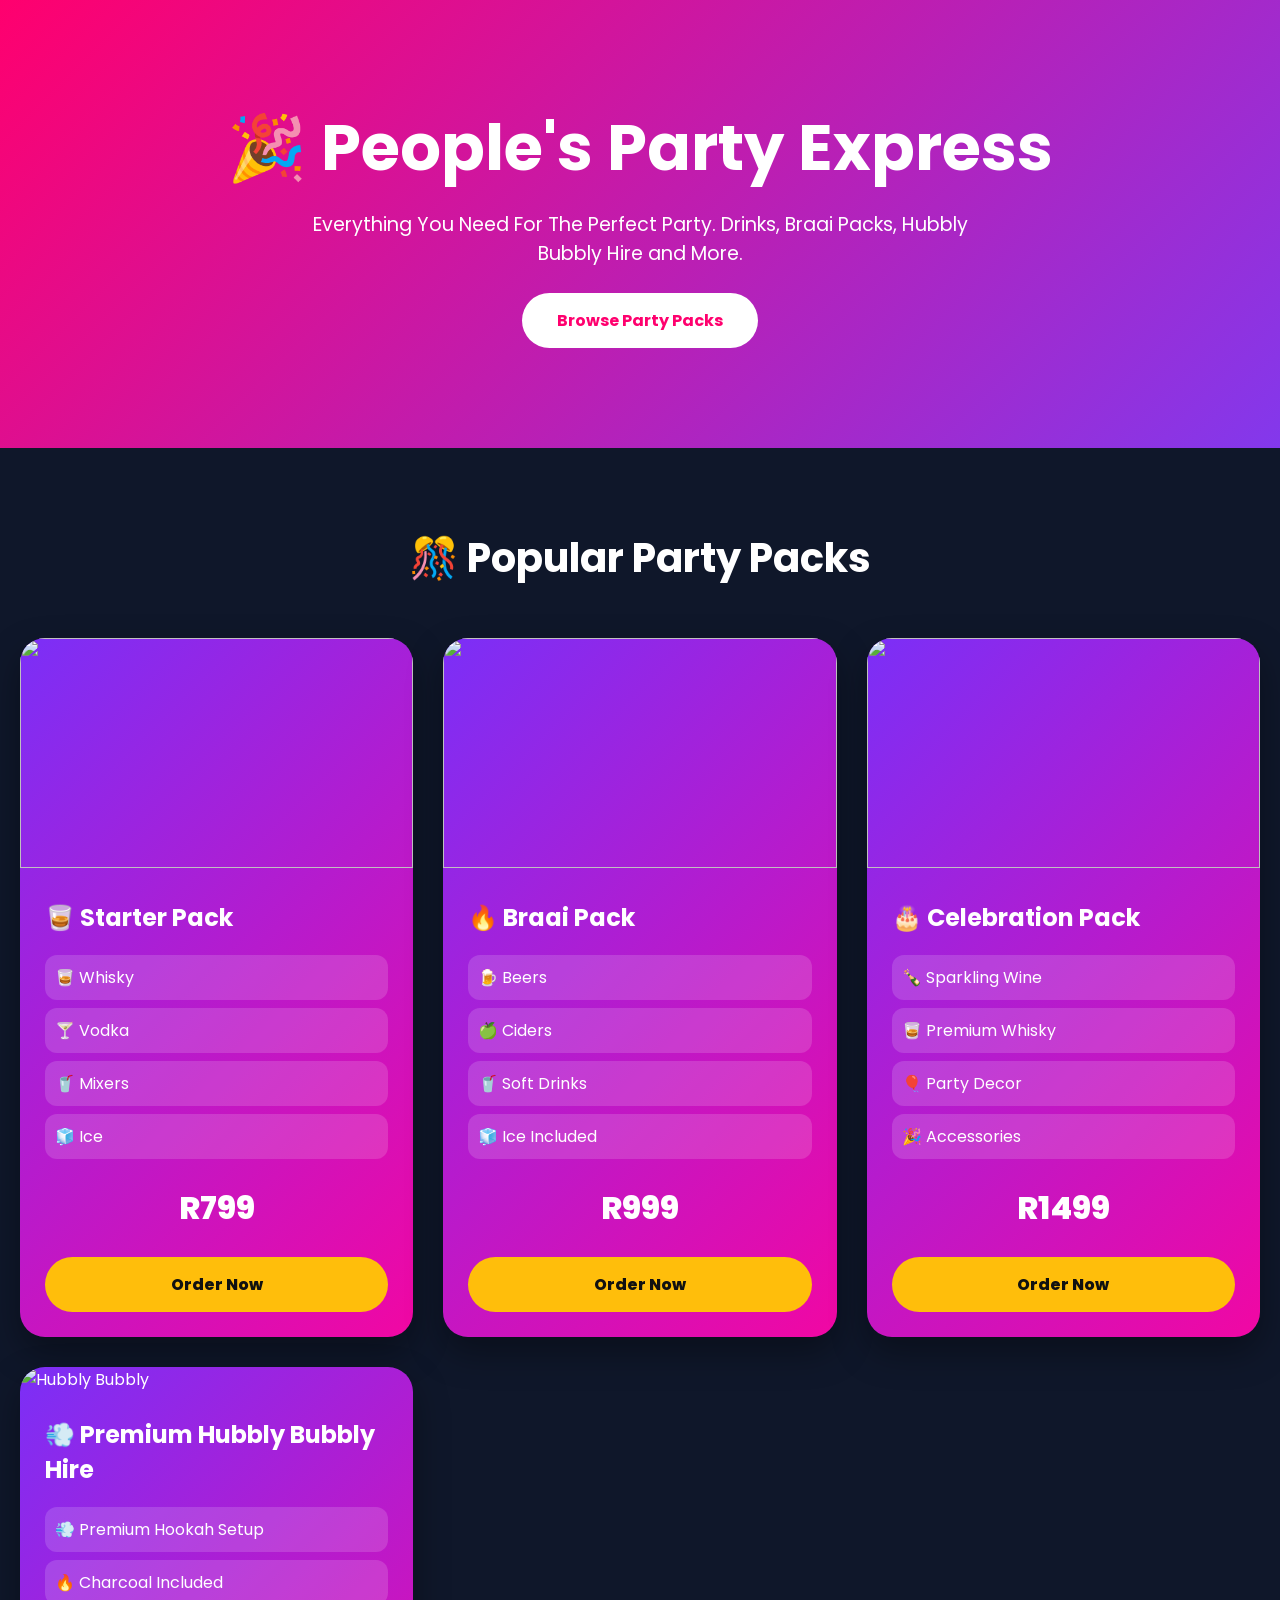
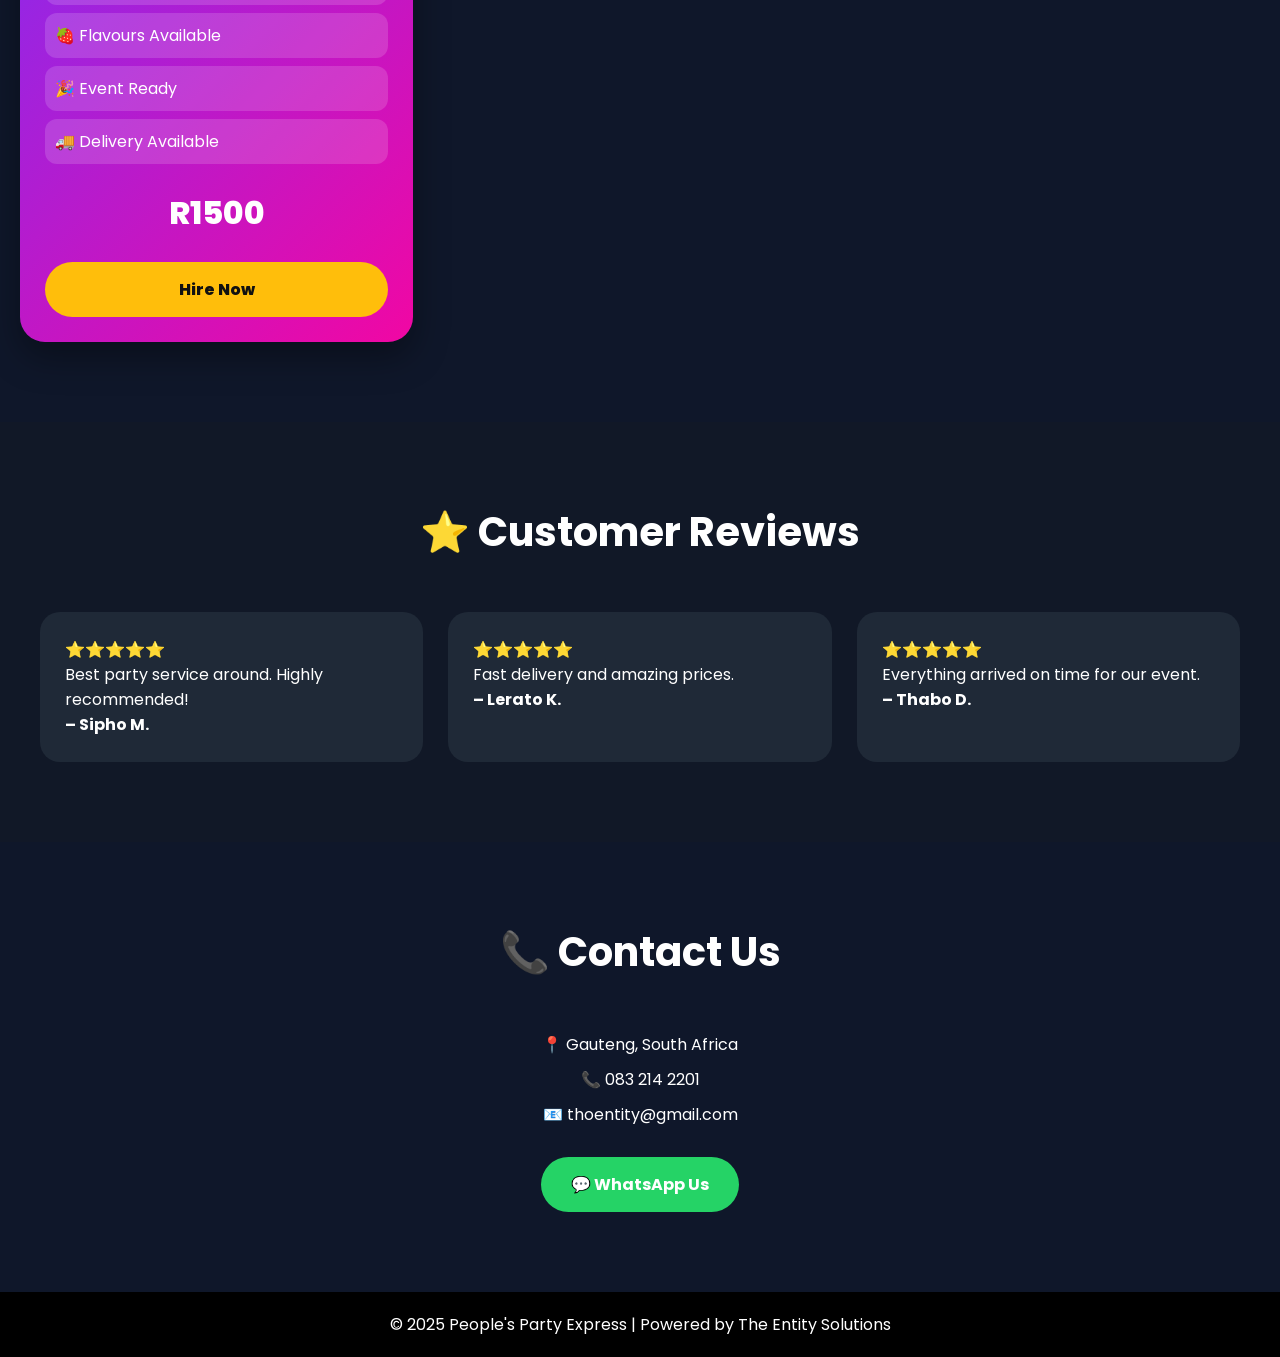
==== index.html @ e89da227 "Update index.html" ====
<!DOCTYPE html>
<html lang="en">
<head>
<meta charset="UTF-8">
<meta name="viewport" content="width=device-width, initial-scale=1.0">

<title>People's Party Express</title>

<link href="https://fonts.googleapis.com/css2?family=Poppins:wght@300;400;500;600;700;800&display=swap" rel="stylesheet">

<style>

*{
    margin:0;
    padding:0;
    box-sizing:border-box;
    font-family:'Poppins',sans-serif;
}

body{
    background:#0f172a;
    color:white;
}

/* HERO */

.hero{
    background:linear-gradient(135deg,#ff006e,#8338ec);
    text-align:center;
    padding:100px 20px;
}

.hero h1{
    font-size:4rem;
    margin-bottom:15px;
}

.hero p{
    font-size:1.2rem;
    max-width:700px;
    margin:auto;
}

.hero-btn{
    display:inline-block;
    margin-top:25px;
    padding:15px 35px;
    background:white;
    color:#ff006e;
    text-decoration:none;
    border-radius:50px;
    font-weight:700;
}

.hero-btn:hover{
    transform:scale(1.05);
}

/* SECTION */

.section{
    padding:80px 20px;
}

.section-title{
    text-align:center;
    margin-bottom:50px;
    font-size:2.5rem;
}

/* GRID */

.pack-grid{
    max-width:1300px;
    margin:auto;
    display:grid;
    grid-template-columns:repeat(auto-fit,minmax(320px,1fr));
    gap:30px;
}

/* CARD */

.party-pack{
    background:linear-gradient(135deg,#7b2ff7,#f107a3);
    border-radius:25px;
    overflow:hidden;
    box-shadow:0 15px 35px rgba(0,0,0,.35);
    transition:.3s;
}

.party-pack:hover{
    transform:translateY(-10px);
}

.party-pack img{
    width:100%;
    height:230px;
    object-fit:cover;
}

.pack-content{
    padding:25px;
}

.pack-content h2{
    margin-bottom:15px;
}

.pack-items{
    list-style:none;
    margin:20px 0;
}

.pack-items li{
    background:rgba(255,255,255,.15);
    padding:10px;
    margin-bottom:8px;
    border-radius:12px;
}

.pack-price{
    text-align:center;
    font-size:2rem;
    font-weight:800;
    margin:25px 0;
}

.pack-btn{
    display:block;
    width:100%;
    text-align:center;
    text-decoration:none;
    background:#ffbe0b;
    color:#111;
    padding:15px;
    border-radius:50px;
    font-weight:800;
    transition:.3s;
}

.pack-btn:hover{
    transform:scale(1.05);
}

/* REVIEWS */

.reviews{
    background:#111827;
}

.review-grid{
    max-width:1200px;
    margin:auto;
    display:grid;
    grid-template-columns:repeat(auto-fit,minmax(280px,1fr));
    gap:25px;
}

.review{
    background:#1f2937;
    padding:25px;
    border-radius:20px;
}

/* CONTACT */

.contact{
    text-align:center;
}

.contact p{
    margin:10px 0;
}

.whatsapp-btn{
    display:inline-block;
    margin-top:20px;
    padding:15px 30px;
    background:#25D366;
    color:white;
    text-decoration:none;
    border-radius:50px;
    font-weight:700;
}

footer{
    background:black;
    text-align:center;
    padding:20px;
}

/* MOBILE */

@media(max-width:768px){

.hero h1{
    font-size:2.5rem;
}

.hero p{
    font-size:1rem;
}

}

</style>
</head>

<body>

<section class="hero">

<h1>🎉 People's Party Express</h1>

<p>
Everything You Need For The Perfect Party.
Drinks, Braai Packs, Hubbly Bubbly Hire and More.
</p>

<a href="#packs" class="hero-btn">
Browse Party Packs
</a>

</section>

<section class="section" id="packs">

<h2 class="section-title">
🎊 Popular Party Packs
</h2>

<div class="pack-grid">

<!-- STARTER -->

<div class="party-pack">

<img src="https://images.unsplash.com/photo-1514362545857-3bc16c4c7d1f?auto=format&fit=crop&w=1000&q=80">

<div class="pack-content">

<h2>🥃 Starter Pack</h2>

<ul class="pack-items">
<li>🥃 Whisky</li>
<li>🍸 Vodka</li>
<li>🥤 Mixers</li>
<li>🧊 Ice</li>
</ul>

<div class="pack-price">
R799
</div>

<a href="https://wa.me/27832142201" class="pack-btn">
Order Now
</a>

</div>
</div>

<!-- BRAAI -->

<div class="party-pack">

<img src="https://images.unsplash.com/photo-1529193591184-b1d58069ecdd?auto=format&fit=crop&w=1000&q=80">

<div class="pack-content">

<h2>🔥 Braai Pack</h2>

<ul class="pack-items">
<li>🍺 Beers</li>
<li>🍏 Ciders</li>
<li>🥤 Soft Drinks</li>
<li>🧊 Ice Included</li>
</ul>

<div class="pack-price">
R999
</div>

<a href="https://wa.me/27832142201" class="pack-btn">
Order Now
</a>

</div>
</div>

<!-- CELEBRATION -->

<div class="party-pack">

<img src="https://images.unsplash.com/photo-1464349095431-e9a21285b5f3?auto=format&fit=crop&w=1000&q=80">

<div class="pack-content">

<h2>🎂 Celebration Pack</h2>

<ul class="pack-items">
<li>🍾 Sparkling Wine</li>
<li>🥃 Premium Whisky</li>
<li>🎈 Party Decor</li>
<li>🎉 Accessories</li>
</ul>

<div class="pack-price">
R1499
</div>

<a href="https://wa.me/27832142201" class="pack-btn">
Order Now
</a>

</div>
</div>

<!-- HUBBLY BUBBLY -->

<div class="party-pack">

<img src="images/hubbly-bubbly.jpg" alt="Hubbly Bubbly">

<div class="pack-content">

<h2>💨 Premium Hubbly Bubbly Hire</h2>

<ul class="pack-items">
<li>💨 Premium Hookah Setup</li>
<li>🔥 Charcoal Included</li>
<li>🍓 Flavours Available</li>
<li>🎉 Event Ready</li>
<li>🚚 Delivery Available</li>
</ul>

<div class="pack-price">
R1500
</div>

<a href="https://wa.me/27832142201?text=Hi%20I%20would%20like%20to%20hire%20the%20Hubbly%20Bubbly"
class="pack-btn">
Hire Now
</a>

</div>
</div>

</div>

</section>

<section class="section reviews">

<h2 class="section-title">
⭐ Customer Reviews
</h2>

<div class="review-grid">

<div class="review">
⭐⭐⭐⭐⭐
<p>Best party service around. Highly recommended!</p>
<strong>– Sipho M.</strong>
</div>

<div class="review">
⭐⭐⭐⭐⭐
<p>Fast delivery and amazing prices.</p>
<strong>– Lerato K.</strong>
</div>

<div class="review">
⭐⭐⭐⭐⭐
<p>Everything arrived on time for our event.</p>
<strong>– Thabo D.</strong>
</div>

</div>

</section>

<section class="section contact">

<h2 class="section-title">
📞 Contact Us
</h2>

<p>📍 Gauteng, South Africa</p>
<p>📞 083 214 2201</p>
<p>📧 thoentity@gmail.com</p>

<a href="https://wa.me/27832142201" class="whatsapp-btn">
💬 WhatsApp Us
</a>

</section>

<footer>
© 2025 People's Party Express | Powered by The Entity Solutions
</footer>

</body>
</html>
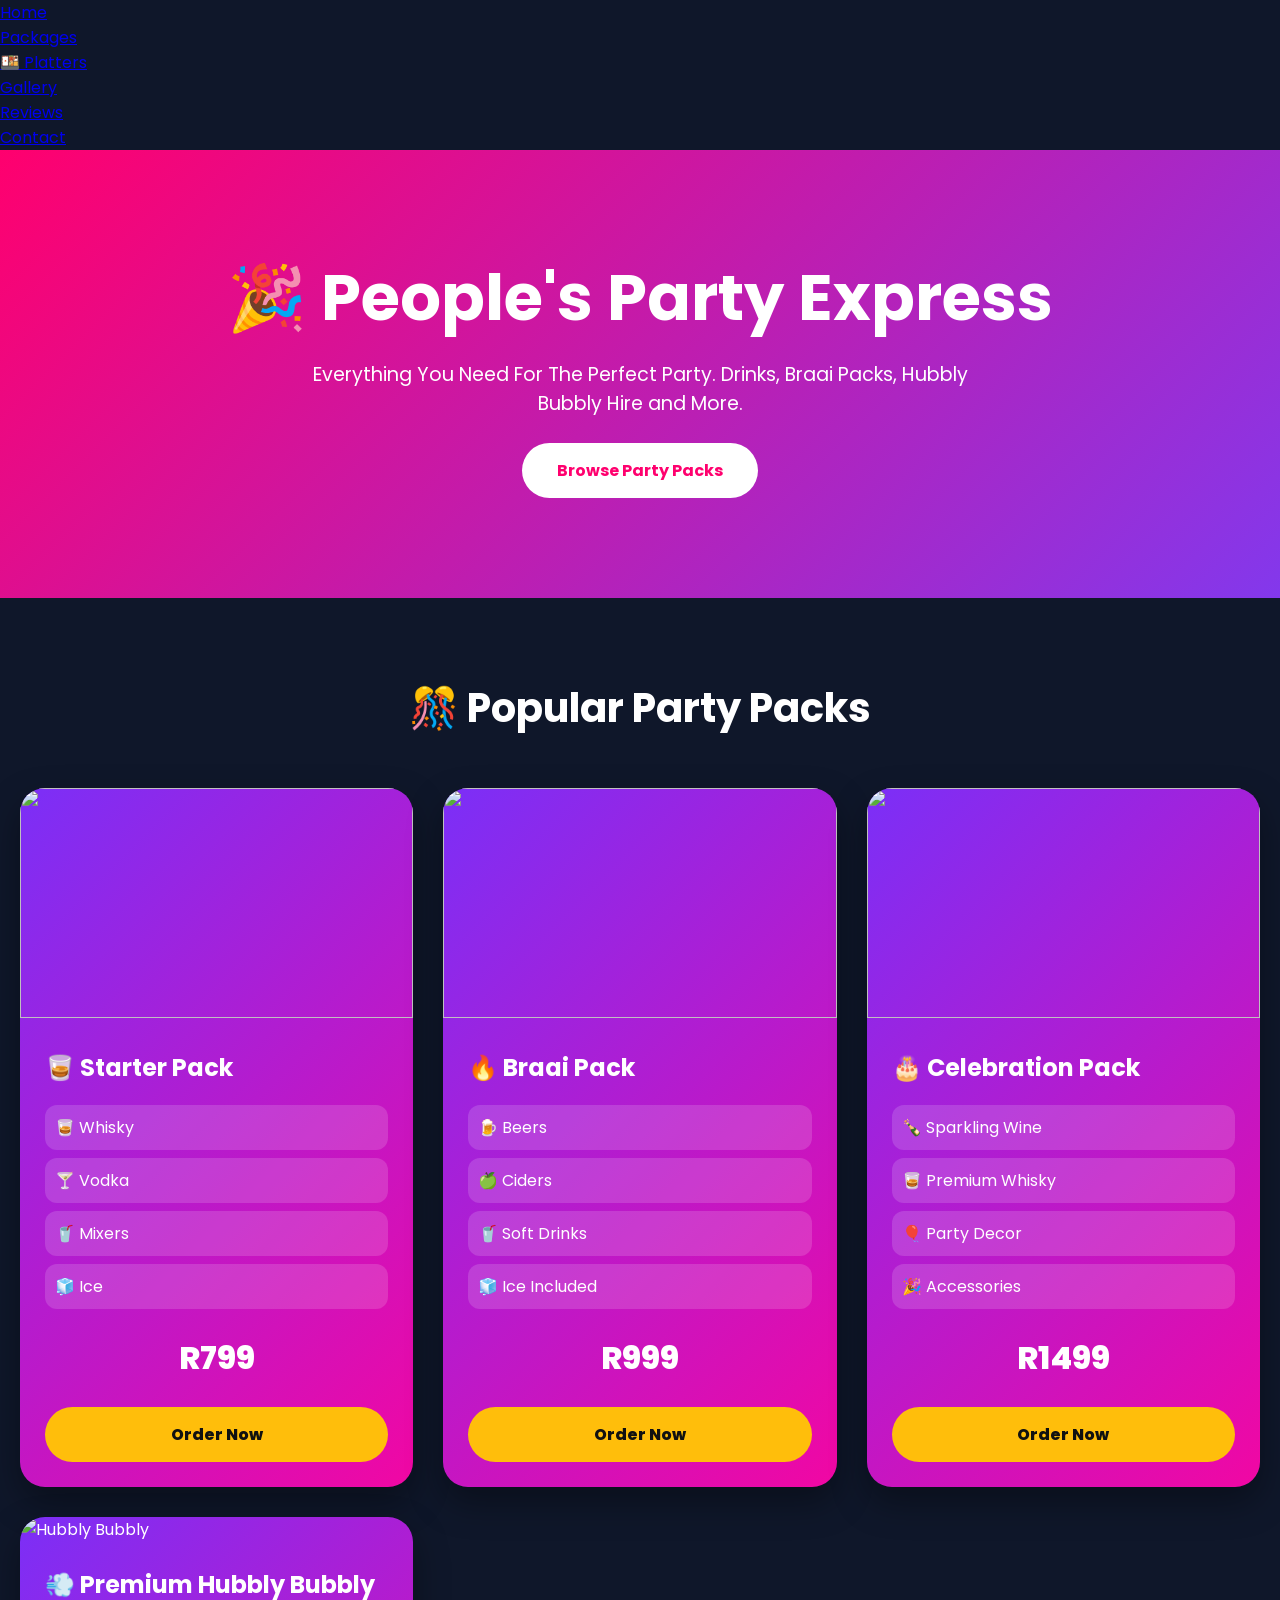
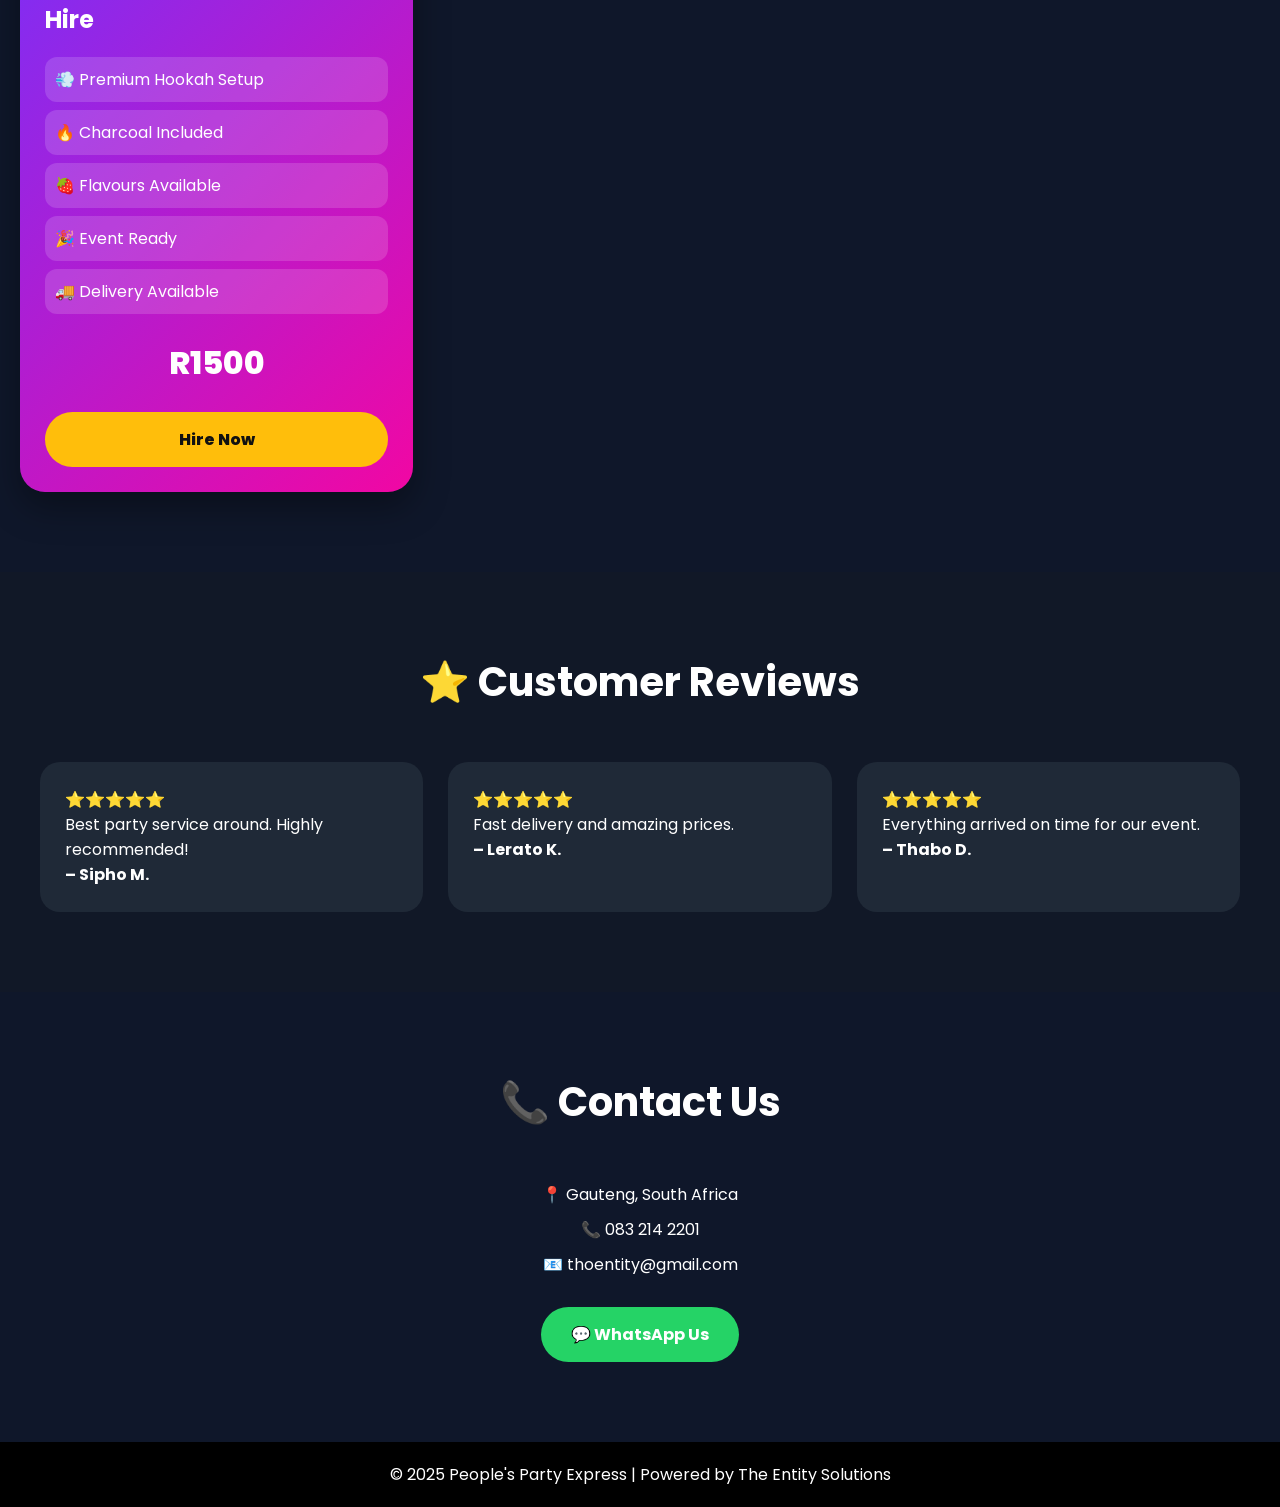
==== commit be36d80a: "Change title to 'MyParty' and add nav links Updated the title and added navigation links." ====
--- a/index.html
+++ b/index.html
@@ -4,10 +4,19 @@
 <meta charset="UTF-8">
 <meta name="viewport" content="width=device-width, initial-scale=1.0">
 
-<title>People's Party Express</title>
+<title>MyParty</title>
 
 <link href="https://fonts.googleapis.com/css2?family=Poppins:wght@300;400;500;600;700;800&display=swap" rel="stylesheet">
-
+<ul class="nav-links">
+
+<li><a href="#home">Home</a></li>
+<li><a href="#packages">Packages</a></li>
+<li><a href="platter.html">🍱 Platters</a></li>
+<li><a href="#gallery">Gallery</a></li>
+<li><a href="#reviews">Reviews</a></li>
+<li><a href="#contact">Contact</a></li>
+
+</ul>
 <style>
 
 *{
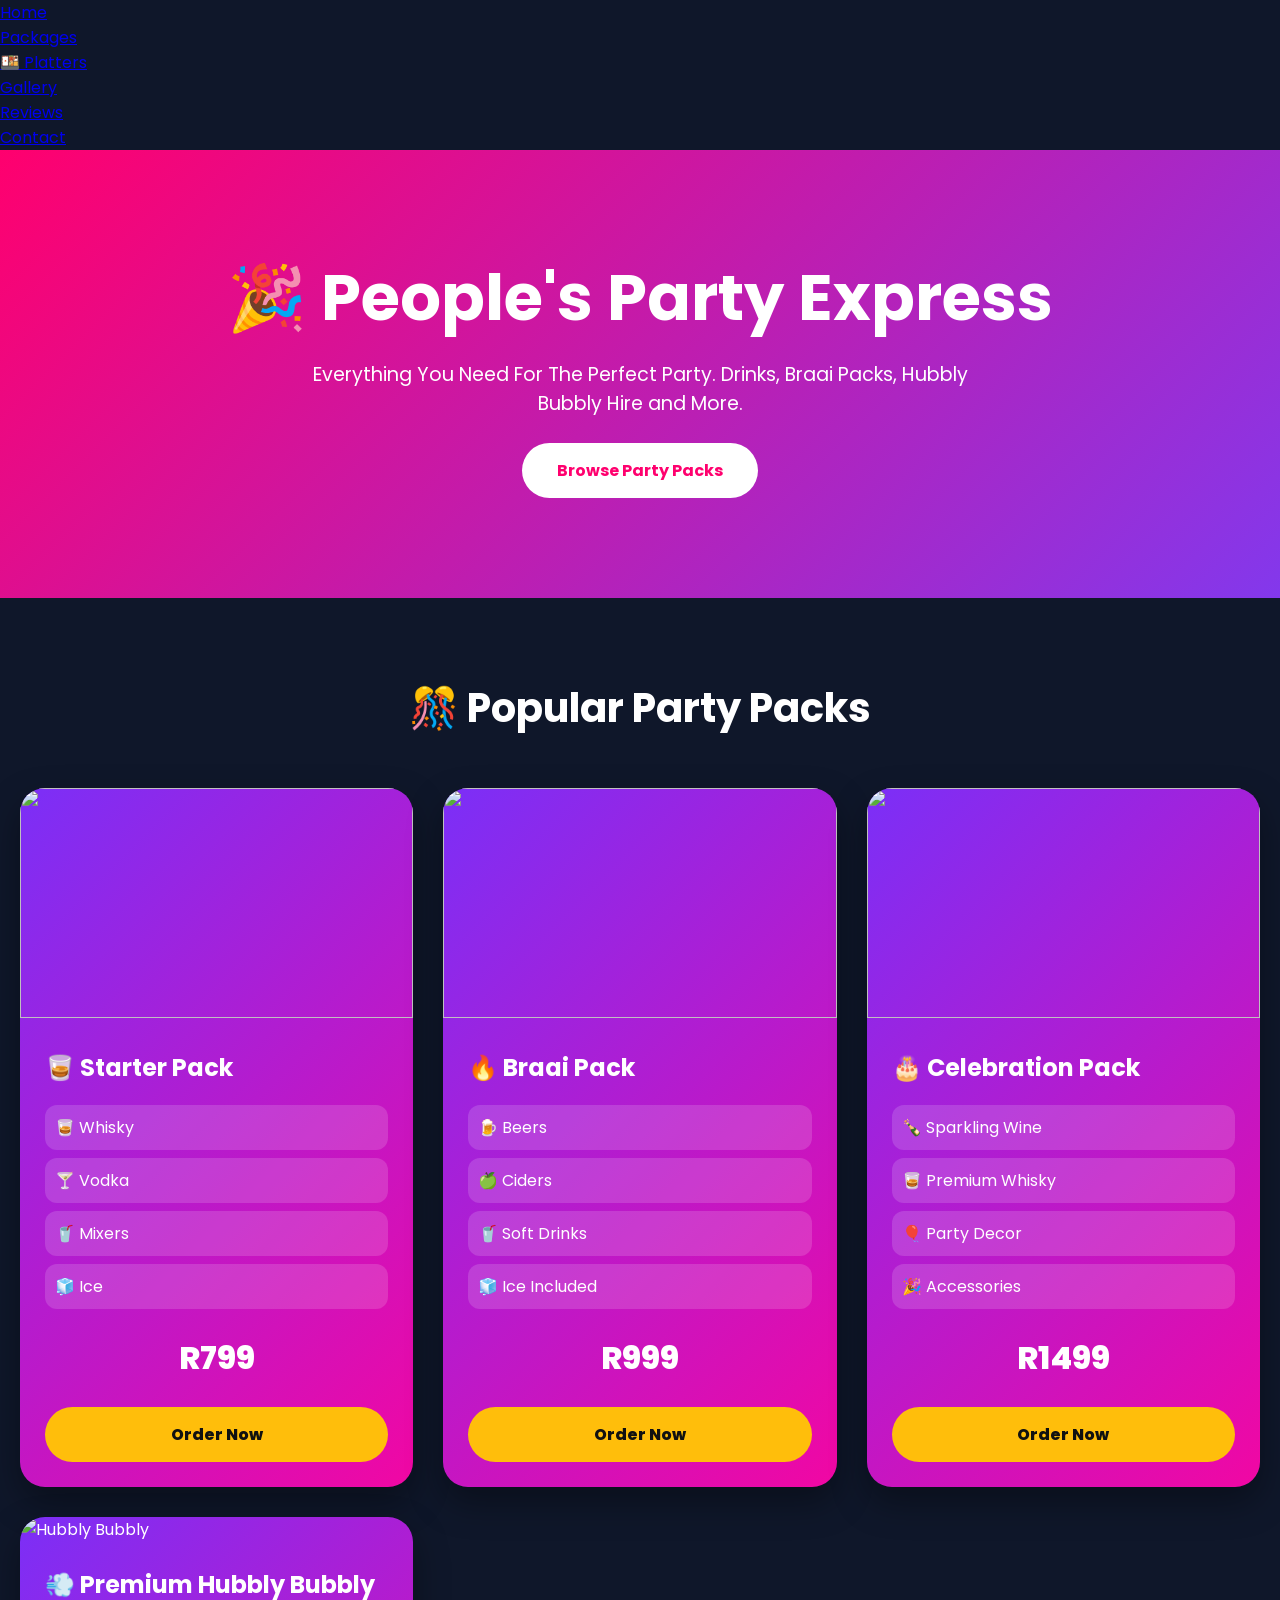
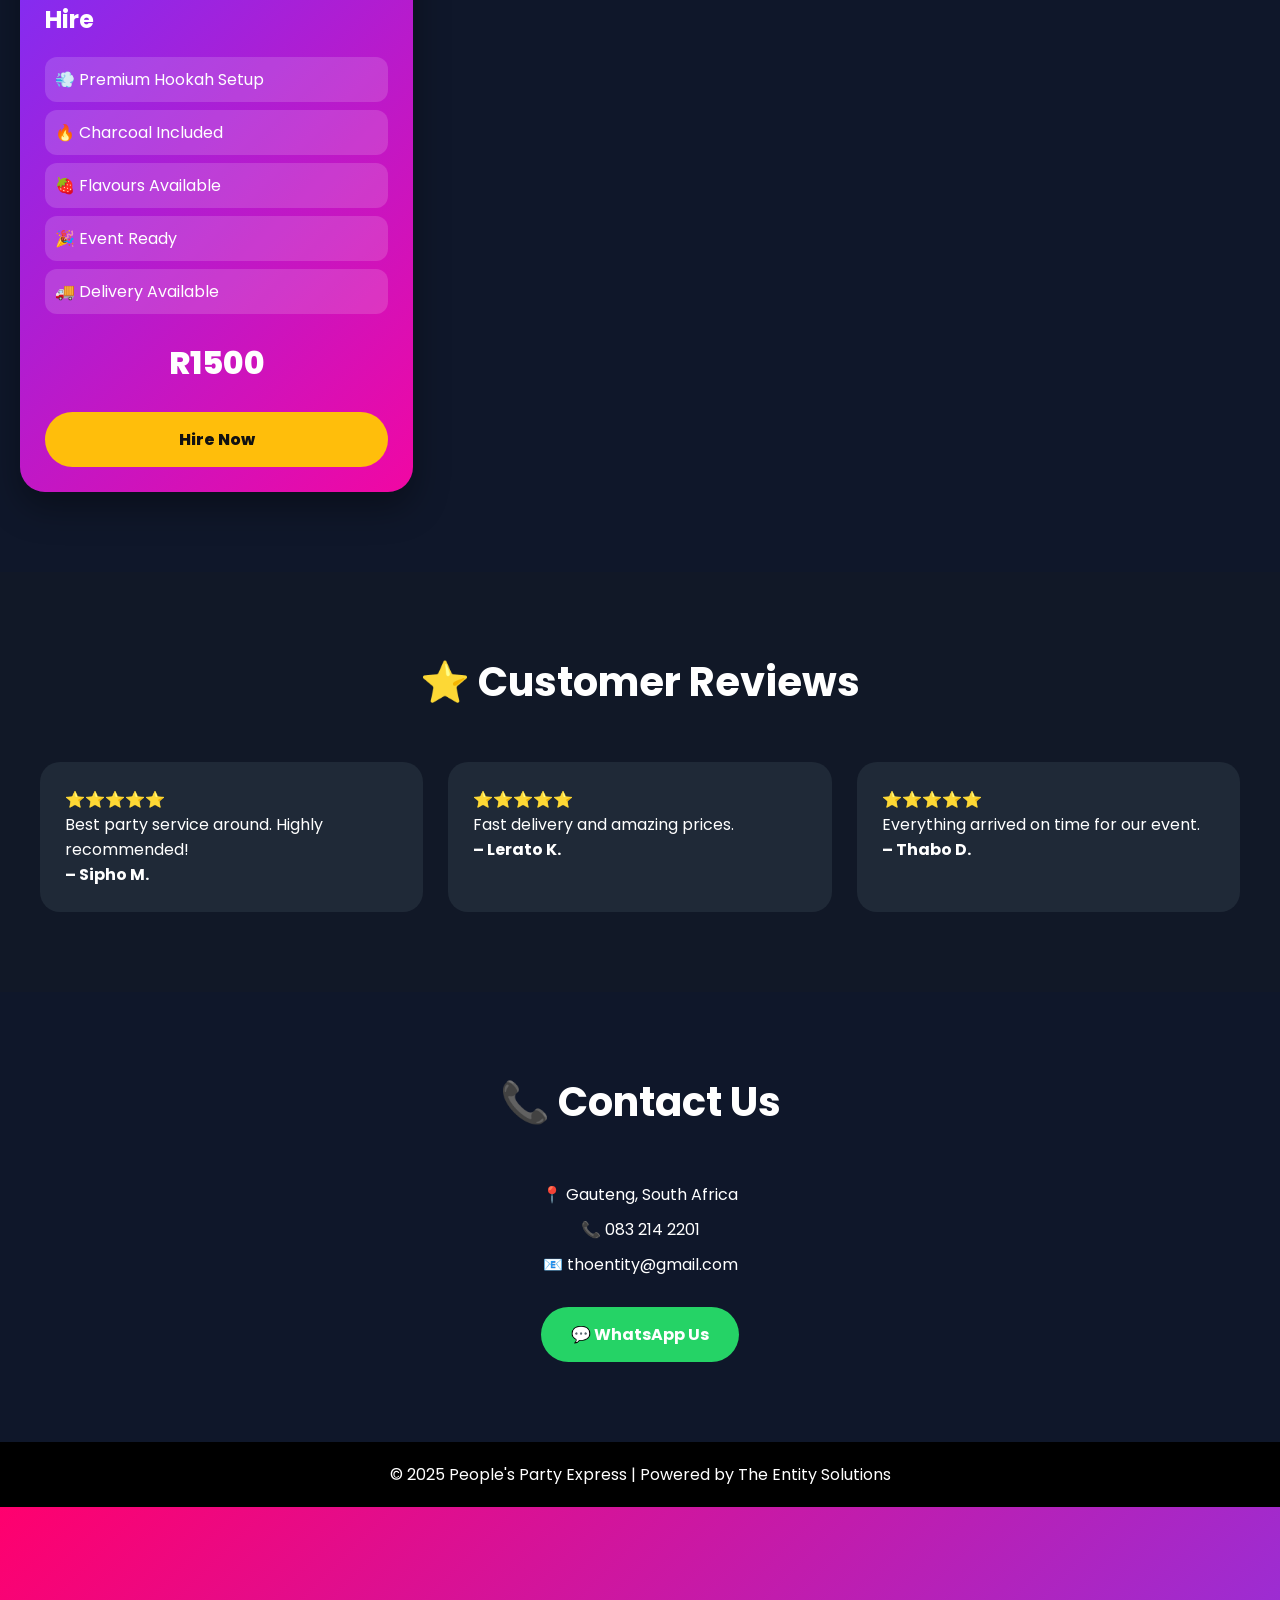
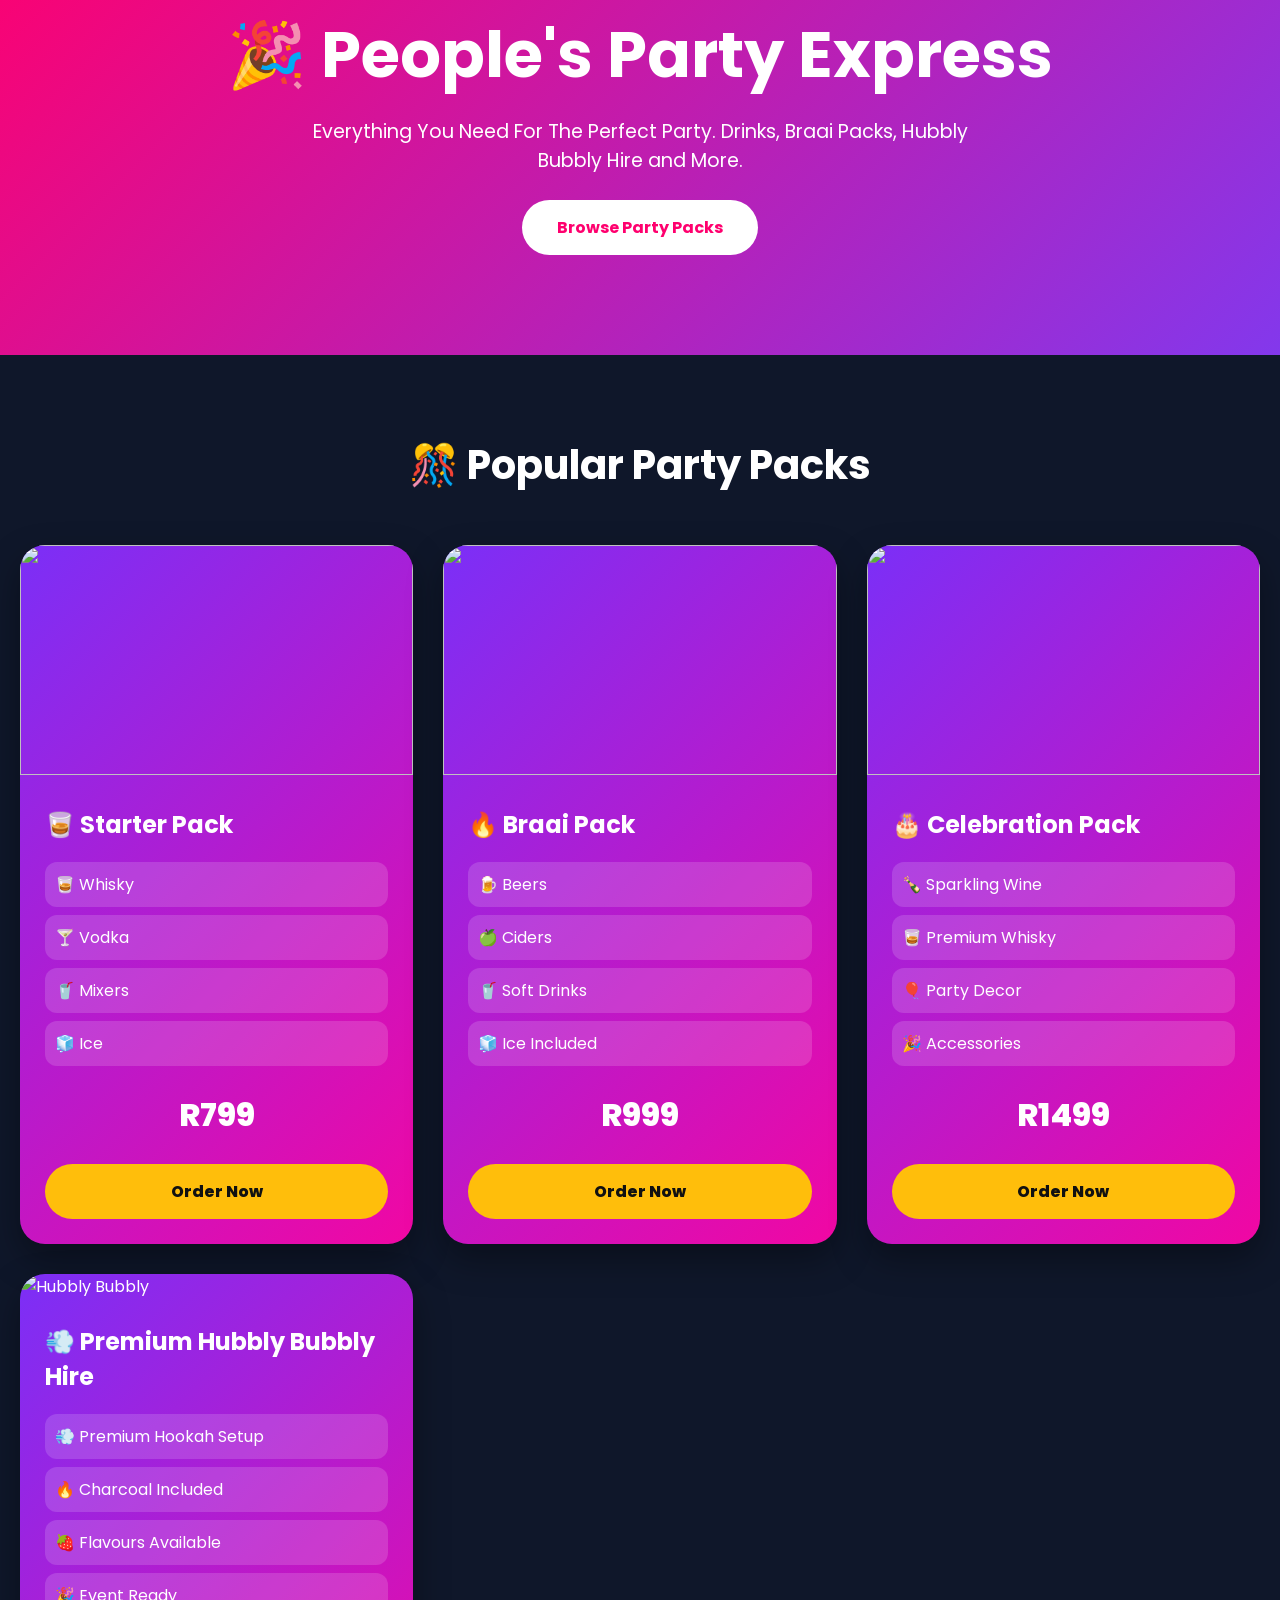
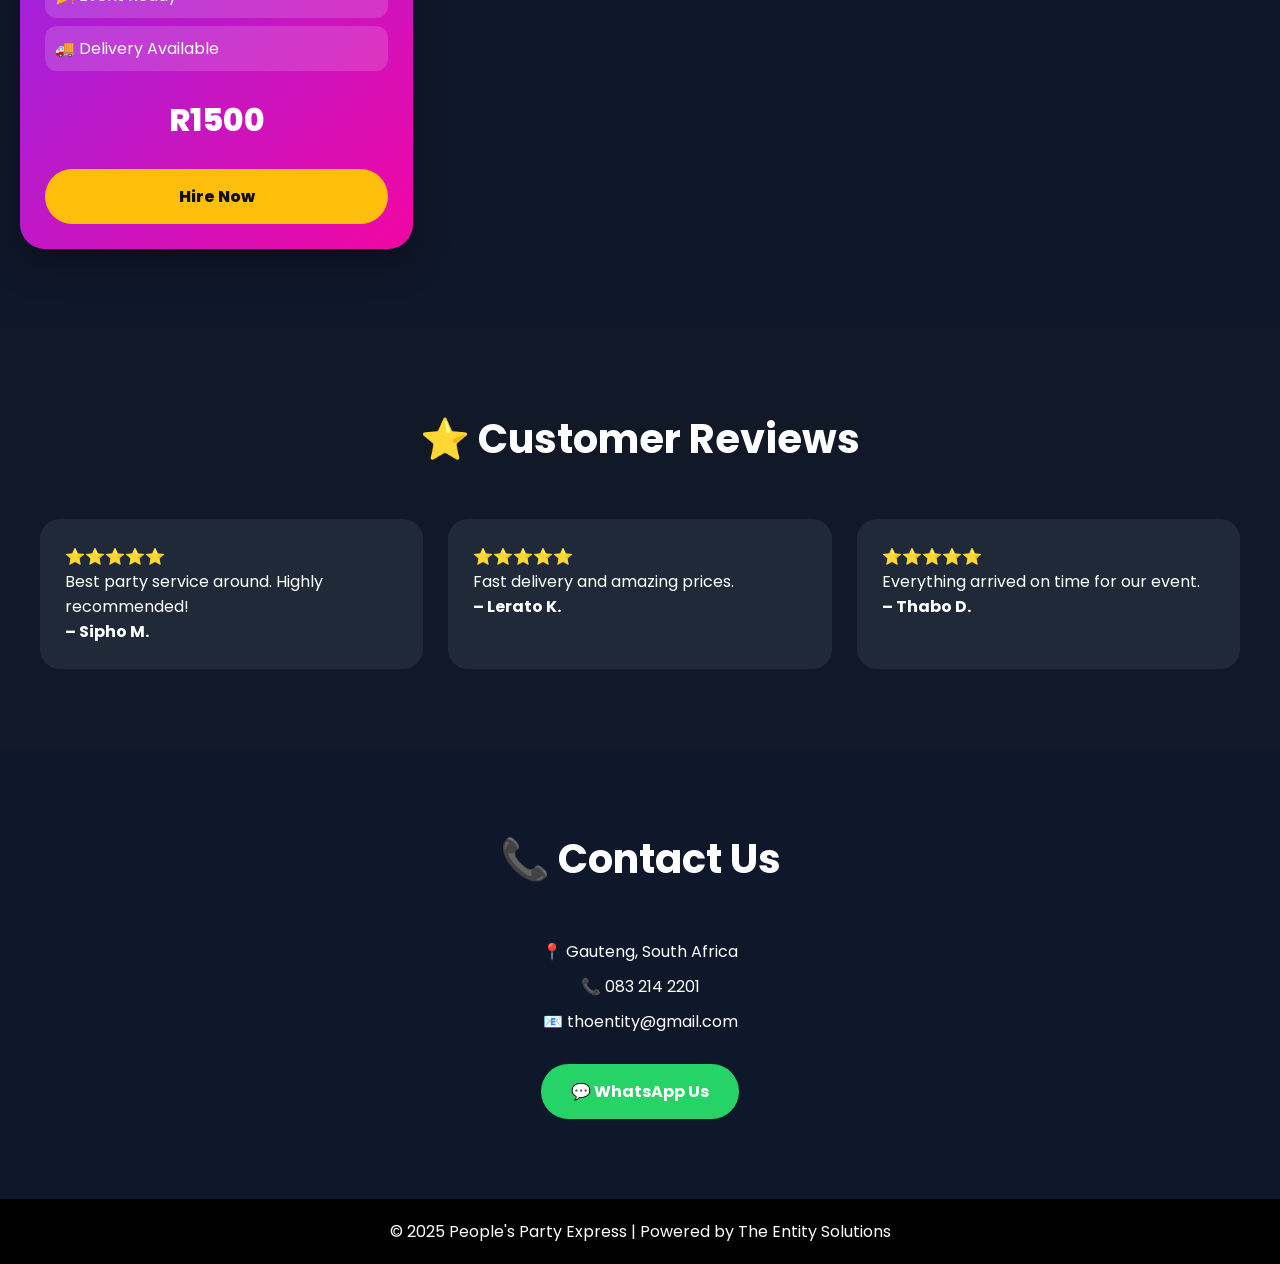
==== commit 49ab15e3: "Update index.html" ====
--- a/index.html
+++ b/index.html
@@ -7,16 +7,7 @@
 <title>MyParty</title>
 
 <link href="https://fonts.googleapis.com/css2?family=Poppins:wght@300;400;500;600;700;800&display=swap" rel="stylesheet">
-<ul class="nav-links">
-
-<li><a href="#home">Home</a></li>
-<li><a href="#packages">Packages</a></li>
-<li><a href="platter.html">🍱 Platters</a></li>
-<li><a href="#gallery">Gallery</a></li>
-<li><a href="#reviews">Reviews</a></li>
-<li><a href="#contact">Contact</a></li>
-
-</ul>
+
 <style>
 
 *{
@@ -216,6 +207,224 @@
 </head>
 
 <body>
+<!DOCTYPE html>
+<html lang="en">
+<head>
+<meta charset="UTF-8">
+<meta name="viewport" content="width=device-width, initial-scale=1.0">
+
+<title>MyParty</title>
+
+<link href="https://fonts.googleapis.com/css2?family=Poppins:wght@300;400;500;600;700;800&display=swap" rel="stylesheet">
+<ul class="nav-links">
+
+<li><a href="#home">Home</a></li>
+<li><a href="#packages">Packages</a></li>
+<li><a href="platter.html">🍱 Platters</a></li>
+<li><a href="#gallery">Gallery</a></li>
+<li><a href="#reviews">Reviews</a></li>
+<li><a href="#contact">Contact</a></li>
+
+</ul>
+<style>
+
+*{
+    margin:0;
+    padding:0;
+    box-sizing:border-box;
+    font-family:'Poppins',sans-serif;
+}
+
+body{
+    background:#0f172a;
+    color:white;
+}
+
+/* HERO */
+
+.hero{
+    background:linear-gradient(135deg,#ff006e,#8338ec);
+    text-align:center;
+    padding:100px 20px;
+}
+
+.hero h1{
+    font-size:4rem;
+    margin-bottom:15px;
+}
+
+.hero p{
+    font-size:1.2rem;
+    max-width:700px;
+    margin:auto;
+}
+
+.hero-btn{
+    display:inline-block;
+    margin-top:25px;
+    padding:15px 35px;
+    background:white;
+    color:#ff006e;
+    text-decoration:none;
+    border-radius:50px;
+    font-weight:700;
+}
+
+.hero-btn:hover{
+    transform:scale(1.05);
+}
+
+/* SECTION */
+
+.section{
+    padding:80px 20px;
+}
+
+.section-title{
+    text-align:center;
+    margin-bottom:50px;
+    font-size:2.5rem;
+}
+
+/* GRID */
+
+.pack-grid{
+    max-width:1300px;
+    margin:auto;
+    display:grid;
+    grid-template-columns:repeat(auto-fit,minmax(320px,1fr));
+    gap:30px;
+}
+
+/* CARD */
+
+.party-pack{
+    background:linear-gradient(135deg,#7b2ff7,#f107a3);
+    border-radius:25px;
+    overflow:hidden;
+    box-shadow:0 15px 35px rgba(0,0,0,.35);
+    transition:.3s;
+}
+
+.party-pack:hover{
+    transform:translateY(-10px);
+}
+
+.party-pack img{
+    width:100%;
+    height:230px;
+    object-fit:cover;
+}
+
+.pack-content{
+    padding:25px;
+}
+
+.pack-content h2{
+    margin-bottom:15px;
+}
+
+.pack-items{
+    list-style:none;
+    margin:20px 0;
+}
+
+.pack-items li{
+    background:rgba(255,255,255,.15);
+    padding:10px;
+    margin-bottom:8px;
+    border-radius:12px;
+}
+
+.pack-price{
+    text-align:center;
+    font-size:2rem;
+    font-weight:800;
+    margin:25px 0;
+}
+
+.pack-btn{
+    display:block;
+    width:100%;
+    text-align:center;
+    text-decoration:none;
+    background:#ffbe0b;
+    color:#111;
+    padding:15px;
+    border-radius:50px;
+    font-weight:800;
+    transition:.3s;
+}
+
+.pack-btn:hover{
+    transform:scale(1.05);
+}
+
+/* REVIEWS */
+
+.reviews{
+    background:#111827;
+}
+
+.review-grid{
+    max-width:1200px;
+    margin:auto;
+    display:grid;
+    grid-template-columns:repeat(auto-fit,minmax(280px,1fr));
+    gap:25px;
+}
+
+.review{
+    background:#1f2937;
+    padding:25px;
+    border-radius:20px;
+}
+
+/* CONTACT */
+
+.contact{
+    text-align:center;
+}
+
+.contact p{
+    margin:10px 0;
+}
+
+.whatsapp-btn{
+    display:inline-block;
+    margin-top:20px;
+    padding:15px 30px;
+    background:#25D366;
+    color:white;
+    text-decoration:none;
+    border-radius:50px;
+    font-weight:700;
+}
+
+footer{
+    background:black;
+    text-align:center;
+    padding:20px;
+}
+
+/* MOBILE */
+
+@media(max-width:768px){
+
+.hero h1{
+    font-size:2.5rem;
+}
+
+.hero p{
+    font-size:1rem;
+}
+
+}
+
+</style>
+</head>
+
+<body>
 
 <section class="hero">
 
@@ -410,3 +619,196 @@
 
 </body>
 </html>
+<section class="hero">
+
+<h1>🎉 People's Party Express</h1>
+
+<p>
+Everything You Need For The Perfect Party.
+Drinks, Braai Packs, Hubbly Bubbly Hire and More.
+</p>
+
+<a href="#packs" class="hero-btn">
+Browse Party Packs
+</a>
+
+</section>
+
+<section class="section" id="packs">
+
+<h2 class="section-title">
+🎊 Popular Party Packs
+</h2>
+
+<div class="pack-grid">
+
+<!-- STARTER -->
+
+<div class="party-pack">
+
+<img src="https://images.unsplash.com/photo-1514362545857-3bc16c4c7d1f?auto=format&fit=crop&w=1000&q=80">
+
+<div class="pack-content">
+
+<h2>🥃 Starter Pack</h2>
+
+<ul class="pack-items">
+<li>🥃 Whisky</li>
+<li>🍸 Vodka</li>
+<li>🥤 Mixers</li>
+<li>🧊 Ice</li>
+</ul>
+
+<div class="pack-price">
+R799
+</div>
+
+<a href="https://wa.me/27832142201" class="pack-btn">
+Order Now
+</a>
+
+</div>
+</div>
+
+<!-- BRAAI -->
+
+<div class="party-pack">
+
+<img src="https://images.unsplash.com/photo-1529193591184-b1d58069ecdd?auto=format&fit=crop&w=1000&q=80">
+
+<div class="pack-content">
+
+<h2>🔥 Braai Pack</h2>
+
+<ul class="pack-items">
+<li>🍺 Beers</li>
+<li>🍏 Ciders</li>
+<li>🥤 Soft Drinks</li>
+<li>🧊 Ice Included</li>
+</ul>
+
+<div class="pack-price">
+R999
+</div>
+
+<a href="https://wa.me/27832142201" class="pack-btn">
+Order Now
+</a>
+
+</div>
+</div>
+
+<!-- CELEBRATION -->
+
+<div class="party-pack">
+
+<img src="https://images.unsplash.com/photo-1464349095431-e9a21285b5f3?auto=format&fit=crop&w=1000&q=80">
+
+<div class="pack-content">
+
+<h2>🎂 Celebration Pack</h2>
+
+<ul class="pack-items">
+<li>🍾 Sparkling Wine</li>
+<li>🥃 Premium Whisky</li>
+<li>🎈 Party Decor</li>
+<li>🎉 Accessories</li>
+</ul>
+
+<div class="pack-price">
+R1499
+</div>
+
+<a href="https://wa.me/27832142201" class="pack-btn">
+Order Now
+</a>
+
+</div>
+</div>
+
+<!-- HUBBLY BUBBLY -->
+
+<div class="party-pack">
+
+<img src="images/hubbly-bubbly.jpg" alt="Hubbly Bubbly">
+
+<div class="pack-content">
+
+<h2>💨 Premium Hubbly Bubbly Hire</h2>
+
+<ul class="pack-items">
+<li>💨 Premium Hookah Setup</li>
+<li>🔥 Charcoal Included</li>
+<li>🍓 Flavours Available</li>
+<li>🎉 Event Ready</li>
+<li>🚚 Delivery Available</li>
+</ul>
+
+<div class="pack-price">
+R1500
+</div>
+
+<a href="https://wa.me/27832142201?text=Hi%20I%20would%20like%20to%20hire%20the%20Hubbly%20Bubbly"
+class="pack-btn">
+Hire Now
+</a>
+
+</div>
+</div>
+
+</div>
+
+</section>
+
+<section class="section reviews">
+
+<h2 class="section-title">
+⭐ Customer Reviews
+</h2>
+
+<div class="review-grid">
+
+<div class="review">
+⭐⭐⭐⭐⭐
+<p>Best party service around. Highly recommended!</p>
+<strong>– Sipho M.</strong>
+</div>
+
+<div class="review">
+⭐⭐⭐⭐⭐
+<p>Fast delivery and amazing prices.</p>
+<strong>– Lerato K.</strong>
+</div>
+
+<div class="review">
+⭐⭐⭐⭐⭐
+<p>Everything arrived on time for our event.</p>
+<strong>– Thabo D.</strong>
+</div>
+
+</div>
+
+</section>
+
+<section class="section contact">
+
+<h2 class="section-title">
+📞 Contact Us
+</h2>
+
+<p>📍 Gauteng, South Africa</p>
+<p>📞 083 214 2201</p>
+<p>📧 thoentity@gmail.com</p>
+
+<a href="https://wa.me/27832142201" class="whatsapp-btn">
+💬 WhatsApp Us
+</a>
+
+</section>
+
+<footer>
+© 2025 People's Party Express | Powered by The Entity Solutions
+</footer>
+
+</body>
+</html>
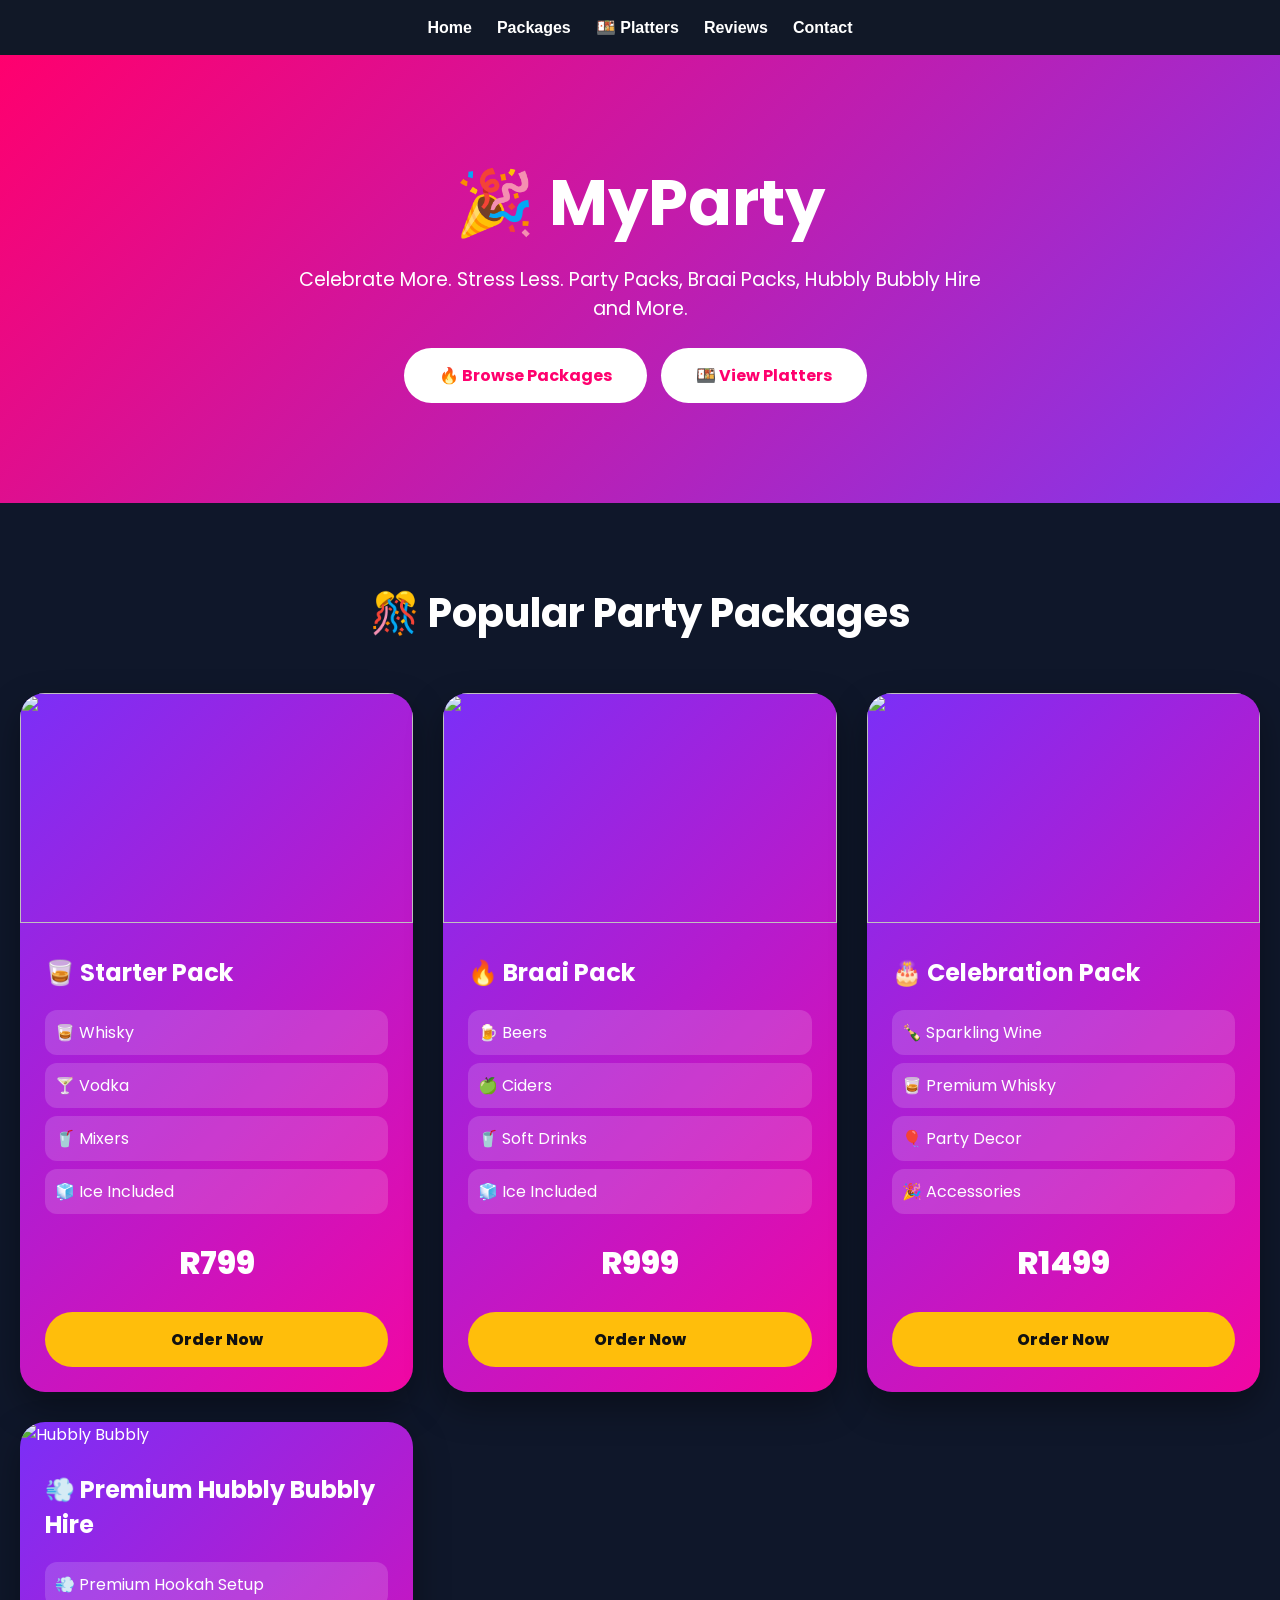
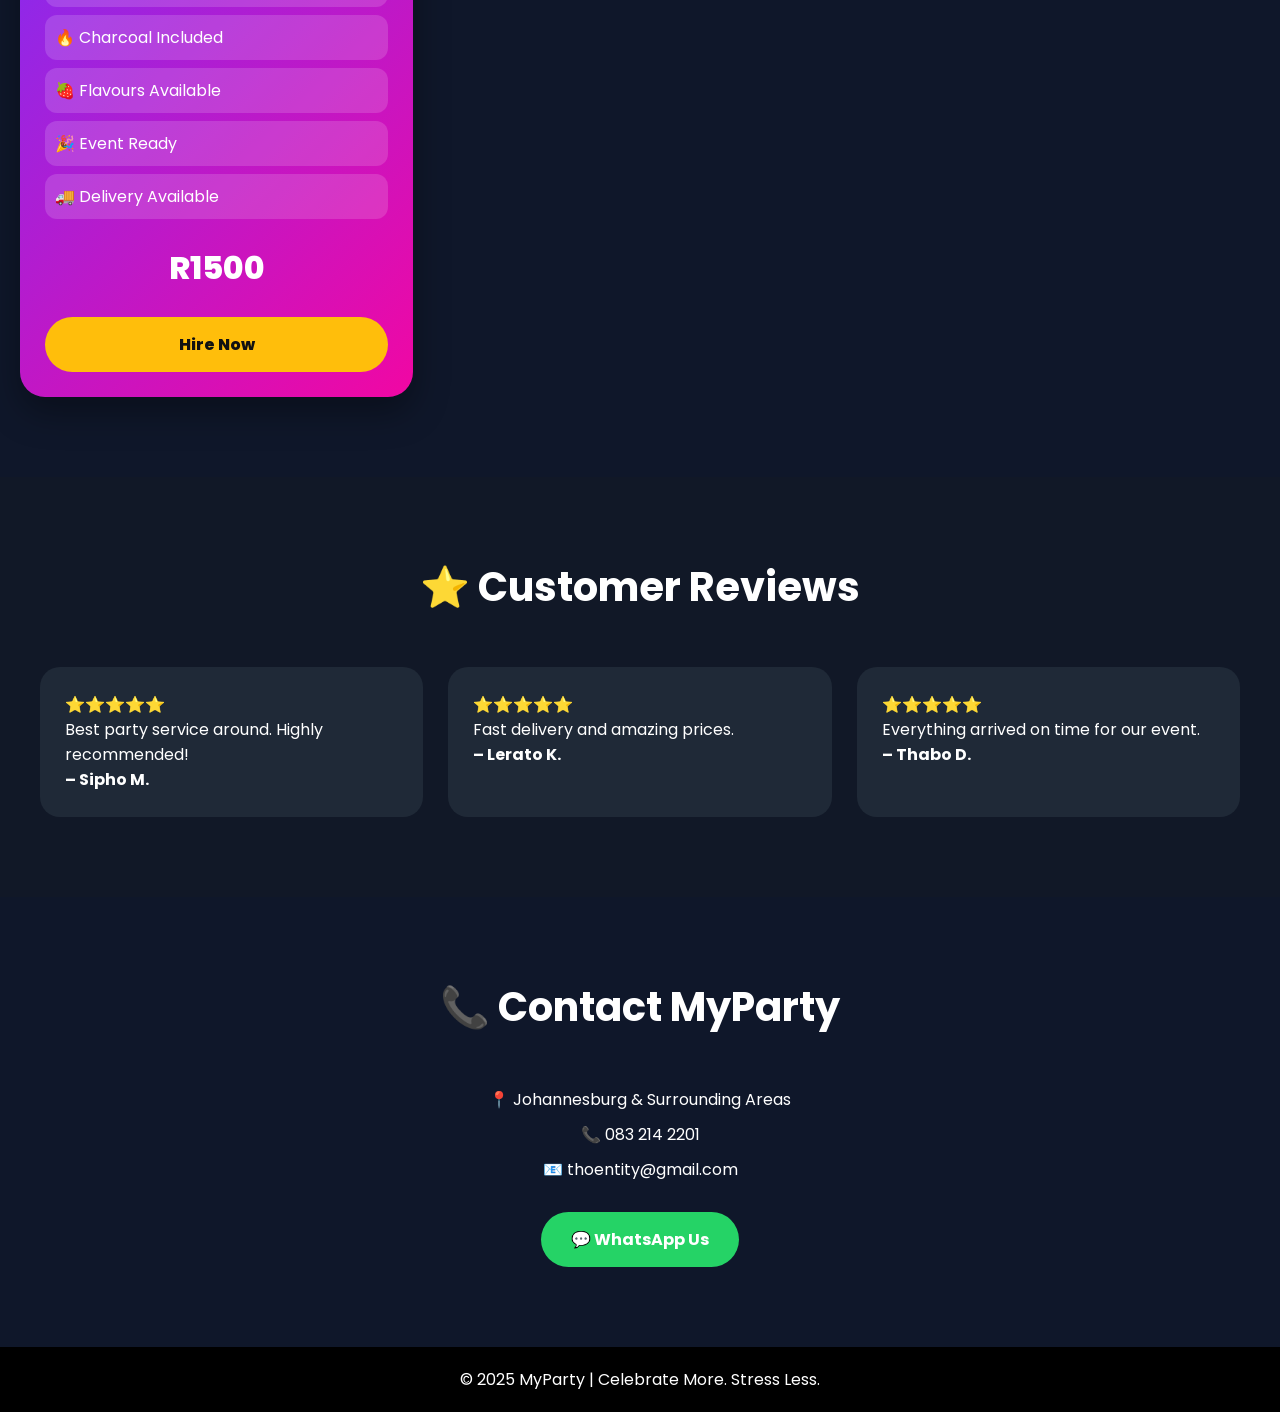
==== commit 0008289f: "Revamp index.html with new navbar and sections Updated the title and improved the navbar with new li" ====
--- a/index.html
+++ b/index.html
@@ -4,7 +4,7 @@
 <meta charset="UTF-8">
 <meta name="viewport" content="width=device-width, initial-scale=1.0">
 
-<title>MyParty</title>
+<title>🎉 MyParty</title>
 
 <link href="https://fonts.googleapis.com/css2?family=Poppins:wght@300;400;500;600;700;800&display=swap" rel="stylesheet">
 
@@ -20,6 +20,33 @@
 body{
     background:#0f172a;
     color:white;
+}
+
+/* NAVBAR */
+
+.navbar{
+    background:#111827;
+    padding:15px 30px;
+    position:sticky;
+    top:0;
+    z-index:1000;
+}
+
+.nav-links{
+    list-style:none;
+    display:flex;
+    justify-content:center;
+    gap:25px;
+}
+
+.nav-links a{
+    color:white;
+    text-decoration:none;
+    font-weight:600;
+}
+
+.nav-links a:hover{
+    color:#ffbe0b;
 }
 
 /* HERO */
@@ -50,6 +77,7 @@
     text-decoration:none;
     border-radius:50px;
     font-weight:700;
+    margin-right:10px;
 }
 
 .hero-btn:hover{
@@ -78,7 +106,7 @@
     gap:30px;
 }
 
-/* CARD */
+/* CARDS */
 
 .party-pack{
     background:linear-gradient(135deg,#7b2ff7,#f107a3);
@@ -135,7 +163,6 @@
     padding:15px;
     border-radius:50px;
     font-weight:800;
-    transition:.3s;
 }
 
 .pack-btn:hover{
@@ -193,6 +220,11 @@
 
 @media(max-width:768px){
 
+.nav-links{
+    flex-wrap:wrap;
+    gap:12px;
+}
+
 .hero h1{
     font-size:2.5rem;
 }
@@ -207,249 +239,53 @@
 </head>
 
 <body>
-<!DOCTYPE html>
-<html lang="en">
-<head>
-<meta charset="UTF-8">
-<meta name="viewport" content="width=device-width, initial-scale=1.0">
-
-<title>MyParty</title>
-
-<link href="https://fonts.googleapis.com/css2?family=Poppins:wght@300;400;500;600;700;800&display=swap" rel="stylesheet">
+
+<!-- NAVIGATION -->
+
+<nav class="navbar">
+
 <ul class="nav-links">
 
-<li><a href="#home">Home</a></li>
-<li><a href="#packages">Packages</a></li>
+<li><a href="#">Home</a></li>
+<li><a href="#packs">Packages</a></li>
 <li><a href="platter.html">🍱 Platters</a></li>
-<li><a href="#gallery">Gallery</a></li>
 <li><a href="#reviews">Reviews</a></li>
 <li><a href="#contact">Contact</a></li>
 
 </ul>
-<style>
-
-*{
-    margin:0;
-    padding:0;
-    box-sizing:border-box;
-    font-family:'Poppins',sans-serif;
-}
-
-body{
-    background:#0f172a;
-    color:white;
-}
-
-/* HERO */
-
-.hero{
-    background:linear-gradient(135deg,#ff006e,#8338ec);
-    text-align:center;
-    padding:100px 20px;
-}
-
-.hero h1{
-    font-size:4rem;
-    margin-bottom:15px;
-}
-
-.hero p{
-    font-size:1.2rem;
-    max-width:700px;
-    margin:auto;
-}
-
-.hero-btn{
-    display:inline-block;
-    margin-top:25px;
-    padding:15px 35px;
-    background:white;
-    color:#ff006e;
-    text-decoration:none;
-    border-radius:50px;
-    font-weight:700;
-}
-
-.hero-btn:hover{
-    transform:scale(1.05);
-}
-
-/* SECTION */
-
-.section{
-    padding:80px 20px;
-}
-
-.section-title{
-    text-align:center;
-    margin-bottom:50px;
-    font-size:2.5rem;
-}
-
-/* GRID */
-
-.pack-grid{
-    max-width:1300px;
-    margin:auto;
-    display:grid;
-    grid-template-columns:repeat(auto-fit,minmax(320px,1fr));
-    gap:30px;
-}
-
-/* CARD */
-
-.party-pack{
-    background:linear-gradient(135deg,#7b2ff7,#f107a3);
-    border-radius:25px;
-    overflow:hidden;
-    box-shadow:0 15px 35px rgba(0,0,0,.35);
-    transition:.3s;
-}
-
-.party-pack:hover{
-    transform:translateY(-10px);
-}
-
-.party-pack img{
-    width:100%;
-    height:230px;
-    object-fit:cover;
-}
-
-.pack-content{
-    padding:25px;
-}
-
-.pack-content h2{
-    margin-bottom:15px;
-}
-
-.pack-items{
-    list-style:none;
-    margin:20px 0;
-}
-
-.pack-items li{
-    background:rgba(255,255,255,.15);
-    padding:10px;
-    margin-bottom:8px;
-    border-radius:12px;
-}
-
-.pack-price{
-    text-align:center;
-    font-size:2rem;
-    font-weight:800;
-    margin:25px 0;
-}
-
-.pack-btn{
-    display:block;
-    width:100%;
-    text-align:center;
-    text-decoration:none;
-    background:#ffbe0b;
-    color:#111;
-    padding:15px;
-    border-radius:50px;
-    font-weight:800;
-    transition:.3s;
-}
-
-.pack-btn:hover{
-    transform:scale(1.05);
-}
-
-/* REVIEWS */
-
-.reviews{
-    background:#111827;
-}
-
-.review-grid{
-    max-width:1200px;
-    margin:auto;
-    display:grid;
-    grid-template-columns:repeat(auto-fit,minmax(280px,1fr));
-    gap:25px;
-}
-
-.review{
-    background:#1f2937;
-    padding:25px;
-    border-radius:20px;
-}
-
-/* CONTACT */
-
-.contact{
-    text-align:center;
-}
-
-.contact p{
-    margin:10px 0;
-}
-
-.whatsapp-btn{
-    display:inline-block;
-    margin-top:20px;
-    padding:15px 30px;
-    background:#25D366;
-    color:white;
-    text-decoration:none;
-    border-radius:50px;
-    font-weight:700;
-}
-
-footer{
-    background:black;
-    text-align:center;
-    padding:20px;
-}
-
-/* MOBILE */
-
-@media(max-width:768px){
-
-.hero h1{
-    font-size:2.5rem;
-}
-
-.hero p{
-    font-size:1rem;
-}
-
-}
-
-</style>
-</head>
-
-<body>
+
+</nav>
+
+<!-- HERO -->
 
 <section class="hero">
 
-<h1>🎉 People's Party Express</h1>
+<h1>🎉 MyParty</h1>
 
 <p>
-Everything You Need For The Perfect Party.
-Drinks, Braai Packs, Hubbly Bubbly Hire and More.
+Celebrate More. Stress Less.
+Party Packs, Braai Packs, Hubbly Bubbly Hire and More.
 </p>
 
 <a href="#packs" class="hero-btn">
-Browse Party Packs
+🔥 Browse Packages
+</a>
+
+<a href="platter.html" class="hero-btn">
+🍱 View Platters
 </a>
 
 </section>
 
+<!-- PACKAGES -->
+
 <section class="section" id="packs">
 
 <h2 class="section-title">
-🎊 Popular Party Packs
+🎊 Popular Party Packages
 </h2>
 
 <div class="pack-grid">
-
-<!-- STARTER -->
 
 <div class="party-pack">
 
@@ -463,12 +299,10 @@
 <li>🥃 Whisky</li>
 <li>🍸 Vodka</li>
 <li>🥤 Mixers</li>
-<li>🧊 Ice</li>
+<li>🧊 Ice Included</li>
 </ul>
 
-<div class="pack-price">
-R799
-</div>
+<div class="pack-price">R799</div>
 
 <a href="https://wa.me/27832142201" class="pack-btn">
 Order Now
@@ -476,8 +310,6 @@
 
 </div>
 </div>
-
-<!-- BRAAI -->
 
 <div class="party-pack">
 
@@ -494,9 +326,7 @@
 <li>🧊 Ice Included</li>
 </ul>
 
-<div class="pack-price">
-R999
-</div>
+<div class="pack-price">R999</div>
 
 <a href="https://wa.me/27832142201" class="pack-btn">
 Order Now
@@ -504,8 +334,6 @@
 
 </div>
 </div>
-
-<!-- CELEBRATION -->
 
 <div class="party-pack">
 
@@ -522,9 +350,7 @@
 <li>🎉 Accessories</li>
 </ul>
 
-<div class="pack-price">
-R1499
-</div>
+<div class="pack-price">R1499</div>
 
 <a href="https://wa.me/27832142201" class="pack-btn">
 Order Now
@@ -532,8 +358,6 @@
 
 </div>
 </div>
-
-<!-- HUBBLY BUBBLY -->
 
 <div class="party-pack">
 
@@ -551,9 +375,7 @@
 <li>🚚 Delivery Available</li>
 </ul>
 
-<div class="pack-price">
-R1500
-</div>
+<div class="pack-price">R1500</div>
 
 <a href="https://wa.me/27832142201?text=Hi%20I%20would%20like%20to%20hire%20the%20Hubbly%20Bubbly"
 class="pack-btn">
@@ -567,7 +389,9 @@
 
 </section>
 
-<section class="section reviews">
+<!-- REVIEWS -->
+
+<section class="section reviews" id="reviews">
 
 <h2 class="section-title">
 ⭐ Customer Reviews
@@ -597,13 +421,15 @@
 
 </section>
 
-<section class="section contact">
+<!-- CONTACT -->
+
+<section class="section contact" id="contact">
 
 <h2 class="section-title">
-📞 Contact Us
+📞 Contact MyParty
 </h2>
 
-<p>📍 Gauteng, South Africa</p>
+<p>📍 Johannesburg & Surrounding Areas</p>
 <p>📞 083 214 2201</p>
 <p>📧 thoentity@gmail.com</p>
 
@@ -614,201 +440,8 @@
 </section>
 
 <footer>
-© 2025 People's Party Express | Powered by The Entity Solutions
+© 2025 MyParty | Celebrate More. Stress Less.
 </footer>
 
 </body>
 </html>
-<section class="hero">
-
-<h1>🎉 People's Party Express</h1>
-
-<p>
-Everything You Need For The Perfect Party.
-Drinks, Braai Packs, Hubbly Bubbly Hire and More.
-</p>
-
-<a href="#packs" class="hero-btn">
-Browse Party Packs
-</a>
-
-</section>
-
-<section class="section" id="packs">
-
-<h2 class="section-title">
-🎊 Popular Party Packs
-</h2>
-
-<div class="pack-grid">
-
-<!-- STARTER -->
-
-<div class="party-pack">
-
-<img src="https://images.unsplash.com/photo-1514362545857-3bc16c4c7d1f?auto=format&fit=crop&w=1000&q=80">
-
-<div class="pack-content">
-
-<h2>🥃 Starter Pack</h2>
-
-<ul class="pack-items">
-<li>🥃 Whisky</li>
-<li>🍸 Vodka</li>
-<li>🥤 Mixers</li>
-<li>🧊 Ice</li>
-</ul>
-
-<div class="pack-price">
-R799
-</div>
-
-<a href="https://wa.me/27832142201" class="pack-btn">
-Order Now
-</a>
-
-</div>
-</div>
-
-<!-- BRAAI -->
-
-<div class="party-pack">
-
-<img src="https://images.unsplash.com/photo-1529193591184-b1d58069ecdd?auto=format&fit=crop&w=1000&q=80">
-
-<div class="pack-content">
-
-<h2>🔥 Braai Pack</h2>
-
-<ul class="pack-items">
-<li>🍺 Beers</li>
-<li>🍏 Ciders</li>
-<li>🥤 Soft Drinks</li>
-<li>🧊 Ice Included</li>
-</ul>
-
-<div class="pack-price">
-R999
-</div>
-
-<a href="https://wa.me/27832142201" class="pack-btn">
-Order Now
-</a>
-
-</div>
-</div>
-
-<!-- CELEBRATION -->
-
-<div class="party-pack">
-
-<img src="https://images.unsplash.com/photo-1464349095431-e9a21285b5f3?auto=format&fit=crop&w=1000&q=80">
-
-<div class="pack-content">
-
-<h2>🎂 Celebration Pack</h2>
-
-<ul class="pack-items">
-<li>🍾 Sparkling Wine</li>
-<li>🥃 Premium Whisky</li>
-<li>🎈 Party Decor</li>
-<li>🎉 Accessories</li>
-</ul>
-
-<div class="pack-price">
-R1499
-</div>
-
-<a href="https://wa.me/27832142201" class="pack-btn">
-Order Now
-</a>
-
-</div>
-</div>
-
-<!-- HUBBLY BUBBLY -->
-
-<div class="party-pack">
-
-<img src="images/hubbly-bubbly.jpg" alt="Hubbly Bubbly">
-
-<div class="pack-content">
-
-<h2>💨 Premium Hubbly Bubbly Hire</h2>
-
-<ul class="pack-items">
-<li>💨 Premium Hookah Setup</li>
-<li>🔥 Charcoal Included</li>
-<li>🍓 Flavours Available</li>
-<li>🎉 Event Ready</li>
-<li>🚚 Delivery Available</li>
-</ul>
-
-<div class="pack-price">
-R1500
-</div>
-
-<a href="https://wa.me/27832142201?text=Hi%20I%20would%20like%20to%20hire%20the%20Hubbly%20Bubbly"
-class="pack-btn">
-Hire Now
-</a>
-
-</div>
-</div>
-
-</div>
-
-</section>
-
-<section class="section reviews">
-
-<h2 class="section-title">
-⭐ Customer Reviews
-</h2>
-
-<div class="review-grid">
-
-<div class="review">
-⭐⭐⭐⭐⭐
-<p>Best party service around. Highly recommended!</p>
-<strong>– Sipho M.</strong>
-</div>
-
-<div class="review">
-⭐⭐⭐⭐⭐
-<p>Fast delivery and amazing prices.</p>
-<strong>– Lerato K.</strong>
-</div>
-
-<div class="review">
-⭐⭐⭐⭐⭐
-<p>Everything arrived on time for our event.</p>
-<strong>– Thabo D.</strong>
-</div>
-
-</div>
-
-</section>
-
-<section class="section contact">
-
-<h2 class="section-title">
-📞 Contact Us
-</h2>
-
-<p>📍 Gauteng, South Africa</p>
-<p>📞 083 214 2201</p>
-<p>📧 thoentity@gmail.com</p>
-
-<a href="https://wa.me/27832142201" class="whatsapp-btn">
-💬 WhatsApp Us
-</a>
-
-</section>
-
-<footer>
-© 2025 People's Party Express | Powered by The Entity Solutions
-</footer>
-
-</body>
-</html>
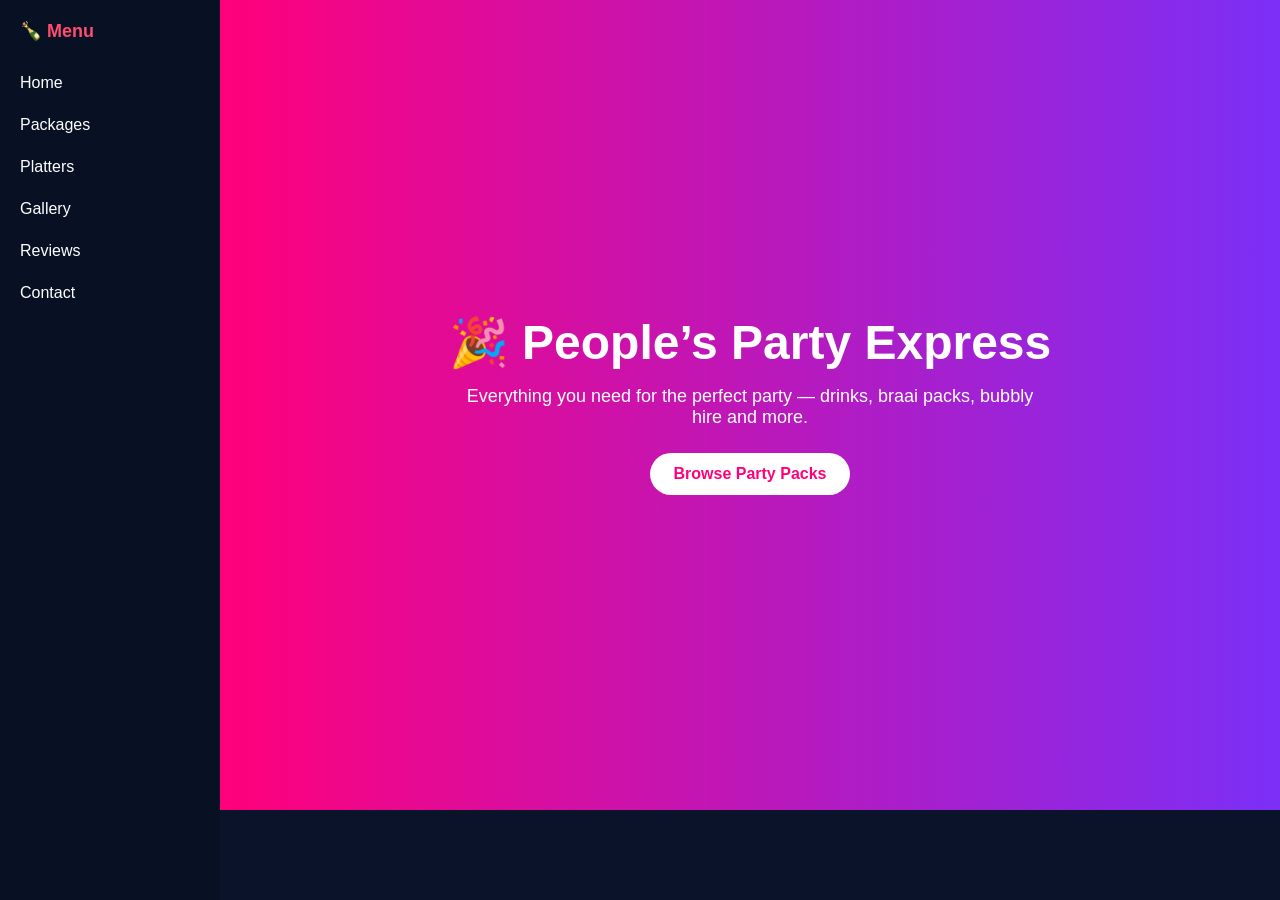
==== commit 7474effe: "Update index.html for layout and style enhancements Refactor HTML structure and styles for improved " ====
--- a/index.html
+++ b/index.html
@@ -1,447 +1,140 @@
 <!DOCTYPE html>
 <html lang="en">
 <head>
-<meta charset="UTF-8">
-<meta name="viewport" content="width=device-width, initial-scale=1.0">
+  <meta charset="UTF-8" />
+  <meta name="viewport" content="width=device-width, initial-scale=1.0"/>
+  <title>People's Party Express</title>
 
-<title>🎉 MyParty</title>
+  <style>
+    * {
+      margin: 0;
+      padding: 0;
+      box-sizing: border-box;
+    }
 
-<link href="https://fonts.googleapis.com/css2?family=Poppins:wght@300;400;500;600;700;800&display=swap" rel="stylesheet">
+    body {
+      font-family: Arial, sans-serif;
+      background: #0b132b;
+      color: white;
+    }
 
-<style>
+    .layout {
+      display: flex;
+      min-height: 100vh;
+    }
 
-*{
-    margin:0;
-    padding:0;
-    box-sizing:border-box;
-    font-family:'Poppins',sans-serif;
-}
+    /* Sidebar */
+    .sidebar {
+      width: 220px;
+      background: #081024;
+      padding: 20px;
+    }
 
-body{
-    background:#0f172a;
-    color:white;
-}
+    .sidebar h2 {
+      font-size: 18px;
+      margin-bottom: 20px;
+      color: #ff4d6d;
+    }
 
-/* NAVBAR */
+    .sidebar a {
+      display: block;
+      color: white;
+      text-decoration: none;
+      padding: 12px 0;
+      transition: 0.2s;
+    }
 
-.navbar{
-    background:#111827;
-    padding:15px 30px;
-    position:sticky;
-    top:0;
-    z-index:1000;
-}
+    .sidebar a:hover {
+      color: #ff4d6d;
+      padding-left: 5px;
+    }
 
-.nav-links{
-    list-style:none;
-    display:flex;
-    justify-content:center;
-    gap:25px;
-}
+    /* Main */
+    .main {
+      flex: 1;
+    }
 
-.nav-links a{
-    color:white;
-    text-decoration:none;
-    font-weight:600;
-}
+    /* Hero */
+    .hero {
+      height: 90vh;
+      display: flex;
+      flex-direction: column;
+      justify-content: center;
+      align-items: center;
+      text-align: center;
+      background: linear-gradient(90deg, #ff007a, #7b2ff7);
+      padding: 20px;
+    }
 
-.nav-links a:hover{
-    color:#ffbe0b;
-}
+    .hero h1 {
+      font-size: 48px;
+      margin-bottom: 15px;
+    }
 
-/* HERO */
+    .hero p {
+      font-size: 18px;
+      max-width: 600px;
+      margin-bottom: 25px;
+    }
 
-.hero{
-    background:linear-gradient(135deg,#ff006e,#8338ec);
-    text-align:center;
-    padding:100px 20px;
-}
+    .btn {
+      background: white;
+      color: #ff007a;
+      padding: 12px 24px;
+      border-radius: 25px;
+      text-decoration: none;
+      font-weight: bold;
+      transition: 0.3s;
+    }
 
-.hero h1{
-    font-size:4rem;
-    margin-bottom:15px;
-}
+    .btn:hover {
+      transform: scale(1.05);
+    }
 
-.hero p{
-    font-size:1.2rem;
-    max-width:700px;
-    margin:auto;
-}
+    /* Responsive */
+    @media (max-width: 768px) {
+      .layout {
+        flex-direction: column;
+      }
 
-.hero-btn{
-    display:inline-block;
-    margin-top:25px;
-    padding:15px 35px;
-    background:white;
-    color:#ff006e;
-    text-decoration:none;
-    border-radius:50px;
-    font-weight:700;
-    margin-right:10px;
-}
-
-.hero-btn:hover{
-    transform:scale(1.05);
-}
-
-/* SECTION */
-
-.section{
-    padding:80px 20px;
-}
-
-.section-title{
-    text-align:center;
-    margin-bottom:50px;
-    font-size:2.5rem;
-}
-
-/* GRID */
-
-.pack-grid{
-    max-width:1300px;
-    margin:auto;
-    display:grid;
-    grid-template-columns:repeat(auto-fit,minmax(320px,1fr));
-    gap:30px;
-}
-
-/* CARDS */
-
-.party-pack{
-    background:linear-gradient(135deg,#7b2ff7,#f107a3);
-    border-radius:25px;
-    overflow:hidden;
-    box-shadow:0 15px 35px rgba(0,0,0,.35);
-    transition:.3s;
-}
-
-.party-pack:hover{
-    transform:translateY(-10px);
-}
-
-.party-pack img{
-    width:100%;
-    height:230px;
-    object-fit:cover;
-}
-
-.pack-content{
-    padding:25px;
-}
-
-.pack-content h2{
-    margin-bottom:15px;
-}
-
-.pack-items{
-    list-style:none;
-    margin:20px 0;
-}
-
-.pack-items li{
-    background:rgba(255,255,255,.15);
-    padding:10px;
-    margin-bottom:8px;
-    border-radius:12px;
-}
-
-.pack-price{
-    text-align:center;
-    font-size:2rem;
-    font-weight:800;
-    margin:25px 0;
-}
-
-.pack-btn{
-    display:block;
-    width:100%;
-    text-align:center;
-    text-decoration:none;
-    background:#ffbe0b;
-    color:#111;
-    padding:15px;
-    border-radius:50px;
-    font-weight:800;
-}
-
-.pack-btn:hover{
-    transform:scale(1.05);
-}
-
-/* REVIEWS */
-
-.reviews{
-    background:#111827;
-}
-
-.review-grid{
-    max-width:1200px;
-    margin:auto;
-    display:grid;
-    grid-template-columns:repeat(auto-fit,minmax(280px,1fr));
-    gap:25px;
-}
-
-.review{
-    background:#1f2937;
-    padding:25px;
-    border-radius:20px;
-}
-
-/* CONTACT */
-
-.contact{
-    text-align:center;
-}
-
-.contact p{
-    margin:10px 0;
-}
-
-.whatsapp-btn{
-    display:inline-block;
-    margin-top:20px;
-    padding:15px 30px;
-    background:#25D366;
-    color:white;
-    text-decoration:none;
-    border-radius:50px;
-    font-weight:700;
-}
-
-footer{
-    background:black;
-    text-align:center;
-    padding:20px;
-}
-
-/* MOBILE */
-
-@media(max-width:768px){
-
-.nav-links{
-    flex-wrap:wrap;
-    gap:12px;
-}
-
-.hero h1{
-    font-size:2.5rem;
-}
-
-.hero p{
-    font-size:1rem;
-}
-
-}
-
-</style>
+      .sidebar {
+        width: 100%;
+        text-align: center;
+      }
+    }
+  </style>
 </head>
 
 <body>
 
-<!-- NAVIGATION -->
+  <div class="layout">
 
-<nav class="navbar">
+    <!-- Sidebar -->
+    <aside class="sidebar">
+      <h2>🍾 Menu</h2>
+      <a href="#">Home</a>
+      <a href="#">Packages</a>
+      <a href="platter.html">Platters</a>
+      <a href="#">Gallery</a>
+      <a href="#">Reviews</a>
+      <a href="#">Contact</a>
+    </aside>
 
-<ul class="nav-links">
+    <!-- Main Content -->
+    <main class="main">
 
-<li><a href="#">Home</a></li>
-<li><a href="#packs">Packages</a></li>
-<li><a href="platter.html">🍱 Platters</a></li>
-<li><a href="#reviews">Reviews</a></li>
-<li><a href="#contact">Contact</a></li>
+      <section class="hero">
+        <h1>🎉 People’s Party Express</h1>
+        <p>
+          Everything you need for the perfect party — drinks, braai packs,
+          bubbly hire and more.
+        </p>
+        <a href="#" class="btn">Browse Party Packs</a>
+      </section>
 
-</ul>
+    </main>
 
-</nav>
-
-<!-- HERO -->
-
-<section class="hero">
-
-<h1>🎉 MyParty</h1>
-
-<p>
-Celebrate More. Stress Less.
-Party Packs, Braai Packs, Hubbly Bubbly Hire and More.
-</p>
-
-<a href="#packs" class="hero-btn">
-🔥 Browse Packages
-</a>
-
-<a href="platter.html" class="hero-btn">
-🍱 View Platters
-</a>
-
-</section>
-
-<!-- PACKAGES -->
-
-<section class="section" id="packs">
-
-<h2 class="section-title">
-🎊 Popular Party Packages
-</h2>
-
-<div class="pack-grid">
-
-<div class="party-pack">
-
-<img src="https://images.unsplash.com/photo-1514362545857-3bc16c4c7d1f?auto=format&fit=crop&w=1000&q=80">
-
-<div class="pack-content">
-
-<h2>🥃 Starter Pack</h2>
-
-<ul class="pack-items">
-<li>🥃 Whisky</li>
-<li>🍸 Vodka</li>
-<li>🥤 Mixers</li>
-<li>🧊 Ice Included</li>
-</ul>
-
-<div class="pack-price">R799</div>
-
-<a href="https://wa.me/27832142201" class="pack-btn">
-Order Now
-</a>
-
-</div>
-</div>
-
-<div class="party-pack">
-
-<img src="https://images.unsplash.com/photo-1529193591184-b1d58069ecdd?auto=format&fit=crop&w=1000&q=80">
-
-<div class="pack-content">
-
-<h2>🔥 Braai Pack</h2>
-
-<ul class="pack-items">
-<li>🍺 Beers</li>
-<li>🍏 Ciders</li>
-<li>🥤 Soft Drinks</li>
-<li>🧊 Ice Included</li>
-</ul>
-
-<div class="pack-price">R999</div>
-
-<a href="https://wa.me/27832142201" class="pack-btn">
-Order Now
-</a>
-
-</div>
-</div>
-
-<div class="party-pack">
-
-<img src="https://images.unsplash.com/photo-1464349095431-e9a21285b5f3?auto=format&fit=crop&w=1000&q=80">
-
-<div class="pack-content">
-
-<h2>🎂 Celebration Pack</h2>
-
-<ul class="pack-items">
-<li>🍾 Sparkling Wine</li>
-<li>🥃 Premium Whisky</li>
-<li>🎈 Party Decor</li>
-<li>🎉 Accessories</li>
-</ul>
-
-<div class="pack-price">R1499</div>
-
-<a href="https://wa.me/27832142201" class="pack-btn">
-Order Now
-</a>
-
-</div>
-</div>
-
-<div class="party-pack">
-
-<img src="images/hubbly-bubbly.jpg" alt="Hubbly Bubbly">
-
-<div class="pack-content">
-
-<h2>💨 Premium Hubbly Bubbly Hire</h2>
-
-<ul class="pack-items">
-<li>💨 Premium Hookah Setup</li>
-<li>🔥 Charcoal Included</li>
-<li>🍓 Flavours Available</li>
-<li>🎉 Event Ready</li>
-<li>🚚 Delivery Available</li>
-</ul>
-
-<div class="pack-price">R1500</div>
-
-<a href="https://wa.me/27832142201?text=Hi%20I%20would%20like%20to%20hire%20the%20Hubbly%20Bubbly"
-class="pack-btn">
-Hire Now
-</a>
-
-</div>
-</div>
-
-</div>
-
-</section>
-
-<!-- REVIEWS -->
-
-<section class="section reviews" id="reviews">
-
-<h2 class="section-title">
-⭐ Customer Reviews
-</h2>
-
-<div class="review-grid">
-
-<div class="review">
-⭐⭐⭐⭐⭐
-<p>Best party service around. Highly recommended!</p>
-<strong>– Sipho M.</strong>
-</div>
-
-<div class="review">
-⭐⭐⭐⭐⭐
-<p>Fast delivery and amazing prices.</p>
-<strong>– Lerato K.</strong>
-</div>
-
-<div class="review">
-⭐⭐⭐⭐⭐
-<p>Everything arrived on time for our event.</p>
-<strong>– Thabo D.</strong>
-</div>
-
-</div>
-
-</section>
-
-<!-- CONTACT -->
-
-<section class="section contact" id="contact">
-
-<h2 class="section-title">
-📞 Contact MyParty
-</h2>
-
-<p>📍 Johannesburg & Surrounding Areas</p>
-<p>📞 083 214 2201</p>
-<p>📧 thoentity@gmail.com</p>
-
-<a href="https://wa.me/27832142201" class="whatsapp-btn">
-💬 WhatsApp Us
-</a>
-
-</section>
-
-<footer>
-© 2025 MyParty | Celebrate More. Stress Less.
-</footer>
+  </div>
 
 </body>
 </html>
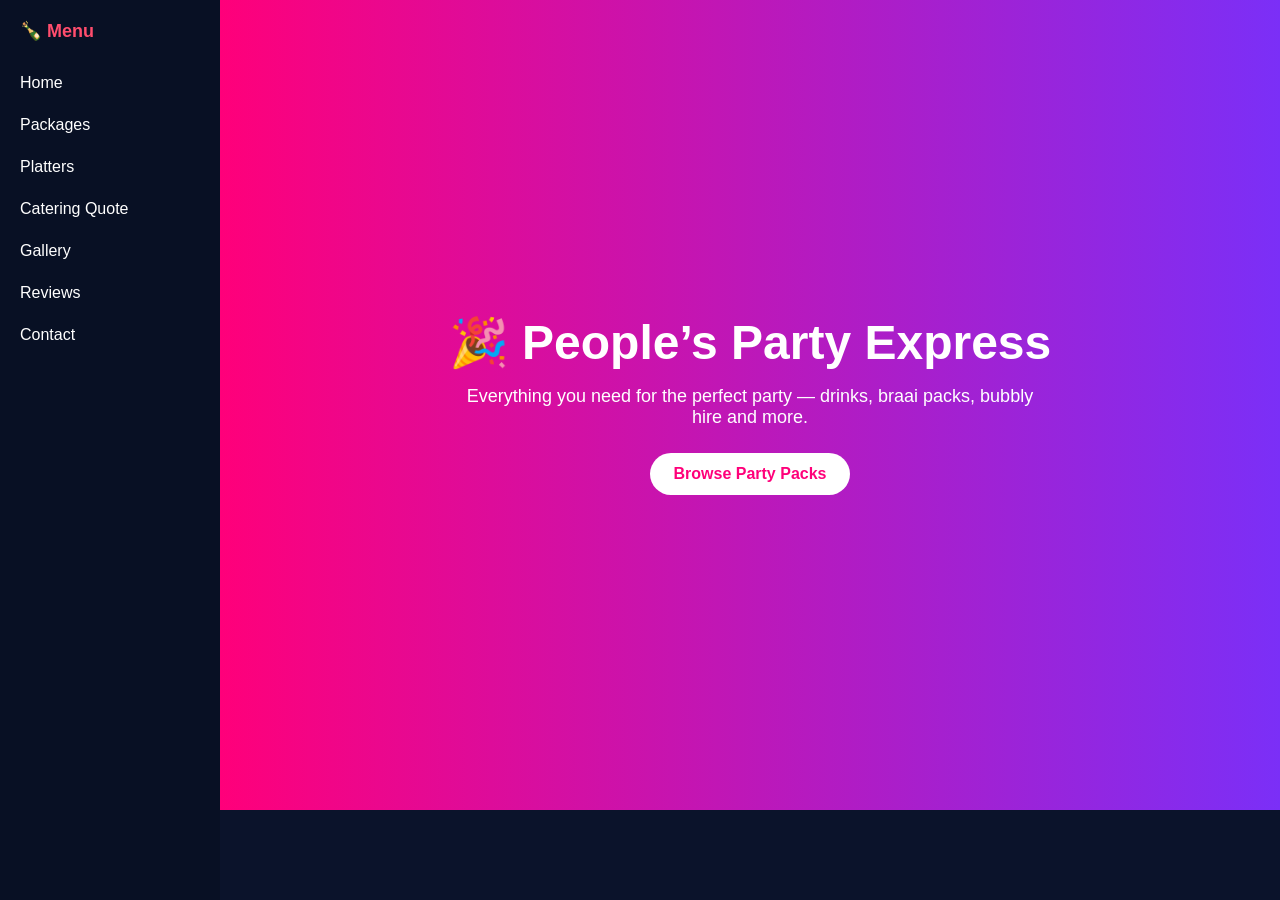
==== commit bfd0f174: "Add Catering Quote link to index.html" ====
--- a/index.html
+++ b/index.html
@@ -115,6 +115,7 @@
       <a href="#">Home</a>
       <a href="#">Packages</a>
       <a href="platter.html">Platters</a>
+      <a href="cateringquote.html">Catering Quote</a>
       <a href="#">Gallery</a>
       <a href="#">Reviews</a>
       <a href="#">Contact</a>
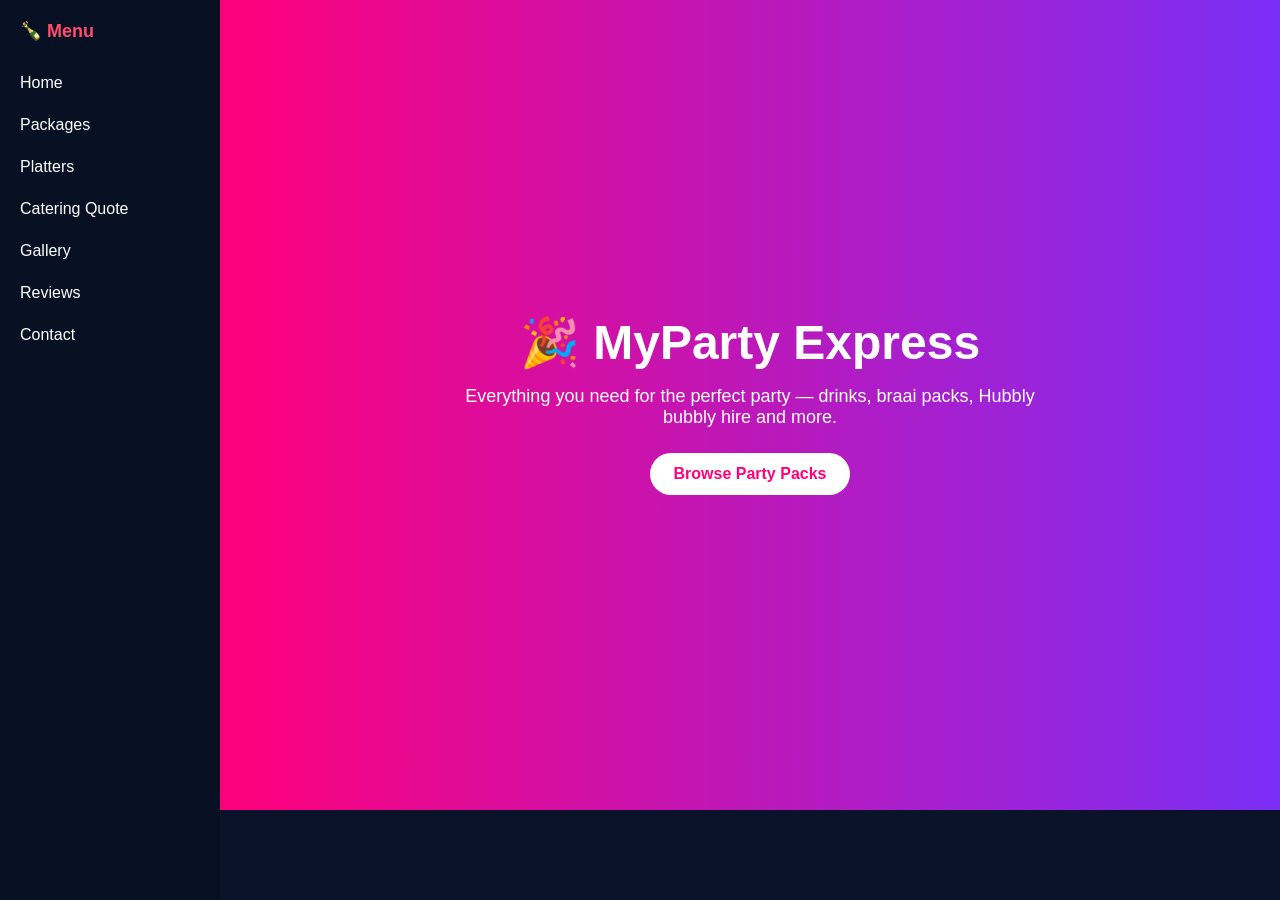
==== commit 863cafd2: "Update index.html" ====
--- a/index.html
+++ b/index.html
@@ -3,7 +3,7 @@
 <head>
   <meta charset="UTF-8" />
   <meta name="viewport" content="width=device-width, initial-scale=1.0"/>
-  <title>People's Party Express</title>
+  <title>MyParty Express</title>
 
   <style>
     * {
@@ -125,10 +125,10 @@
     <main class="main">
 
       <section class="hero">
-        <h1>🎉 People’s Party Express</h1>
+        <h1>🎉 MyParty Express</h1>
         <p>
           Everything you need for the perfect party — drinks, braai packs,
-          bubbly hire and more.
+          Hubbly bubbly hire and more.
         </p>
         <a href="#" class="btn">Browse Party Packs</a>
       </section>
